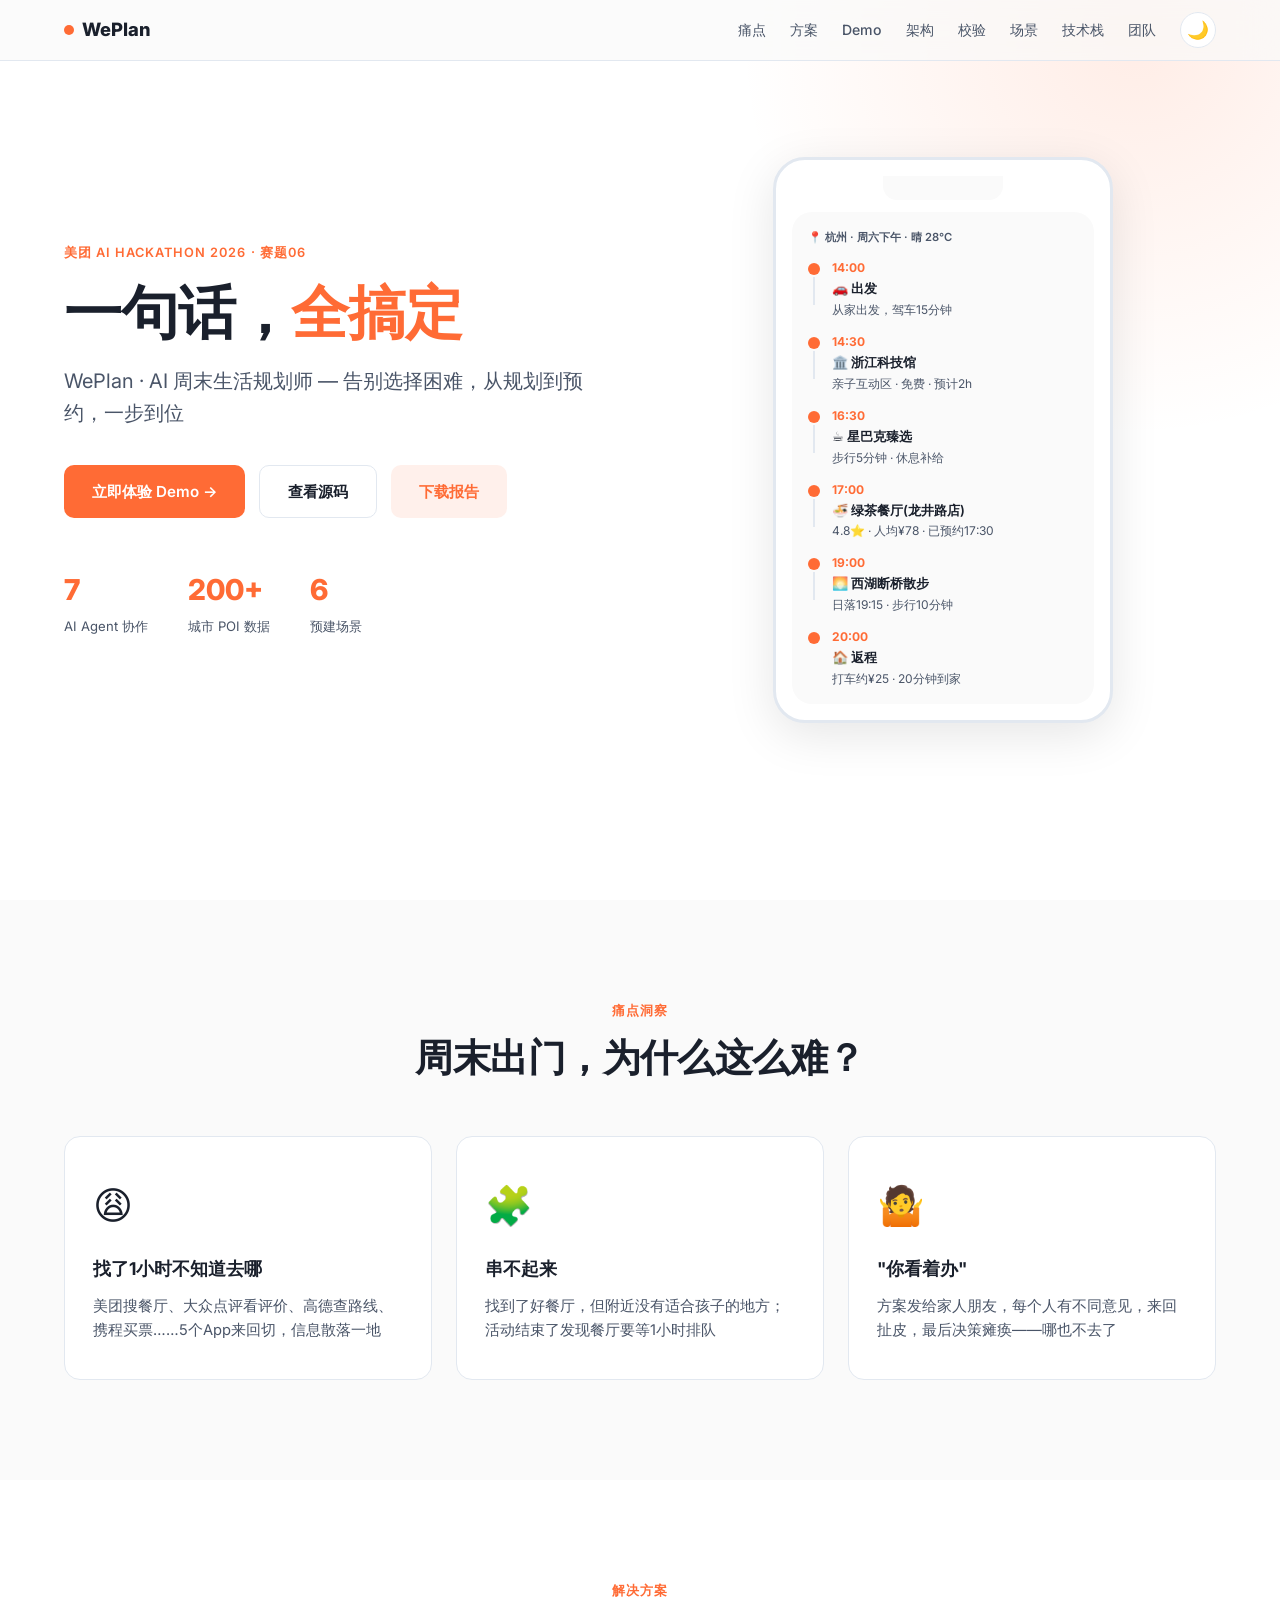
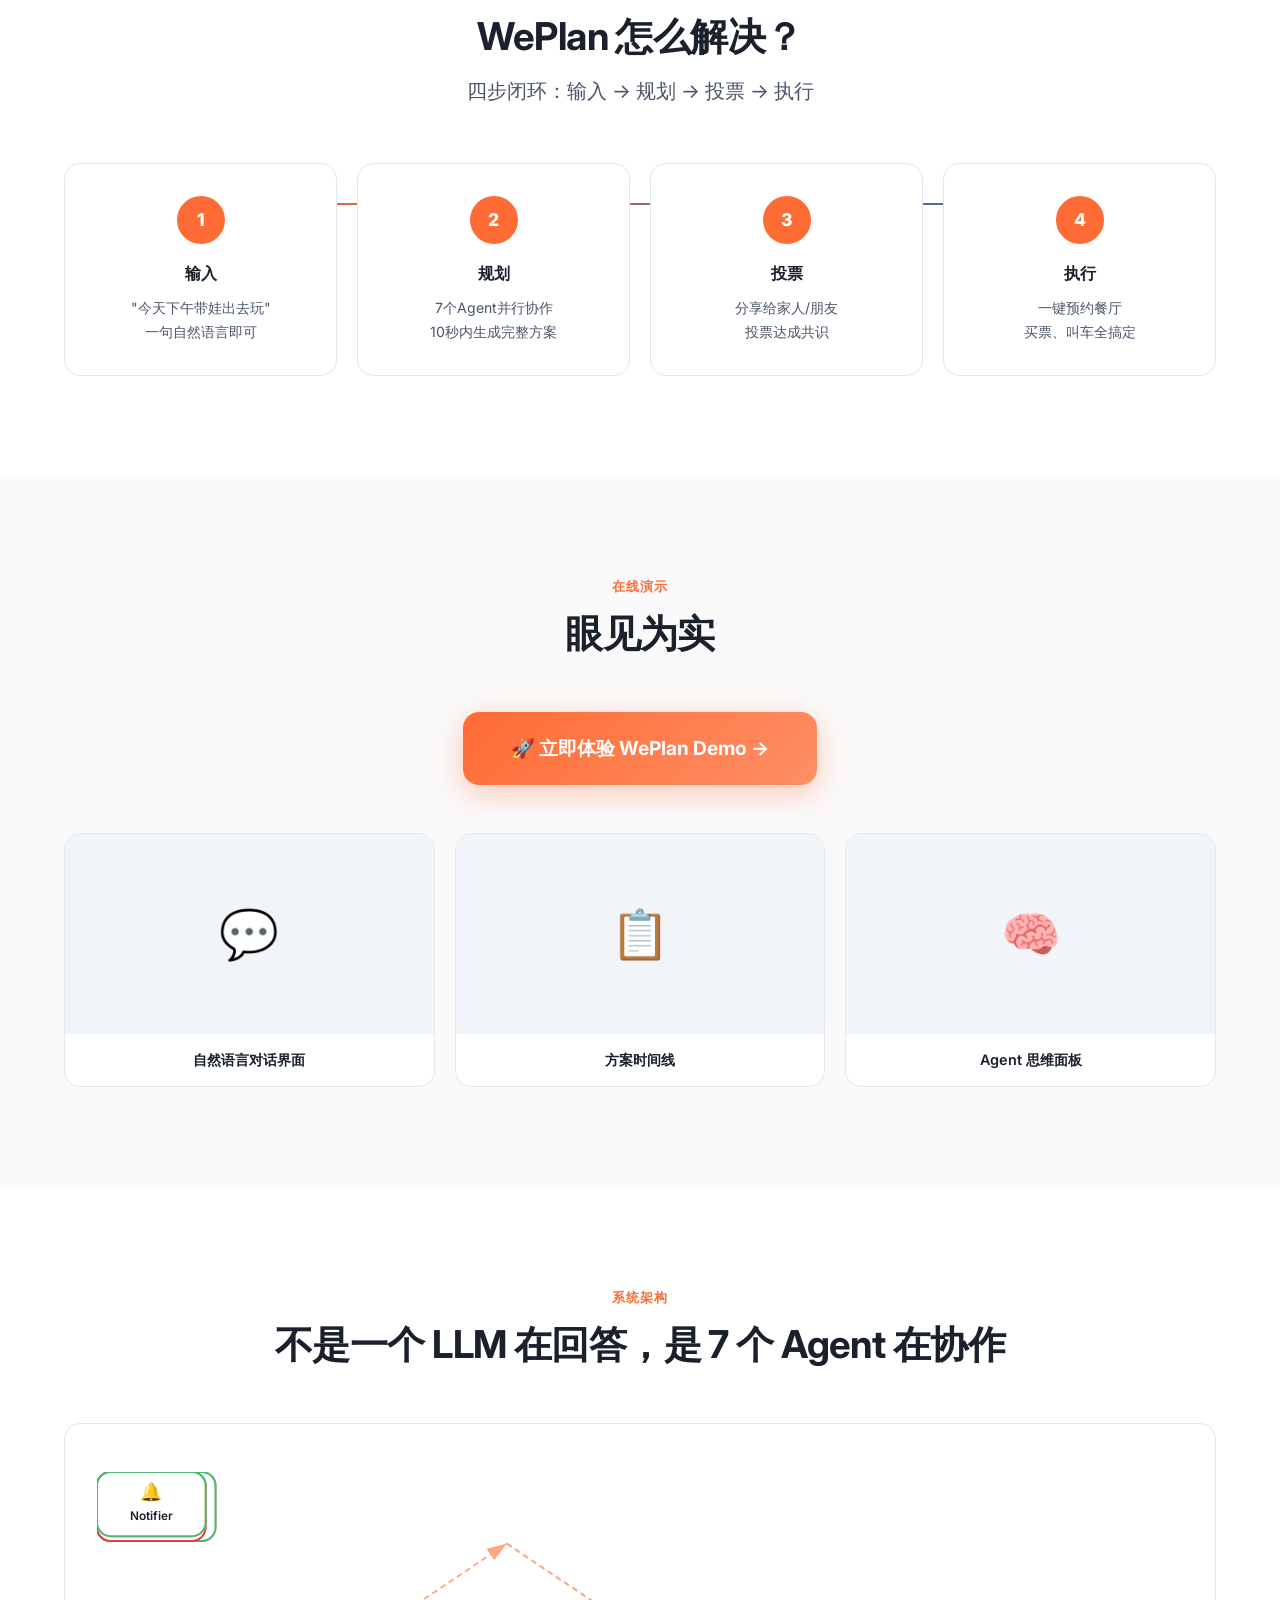
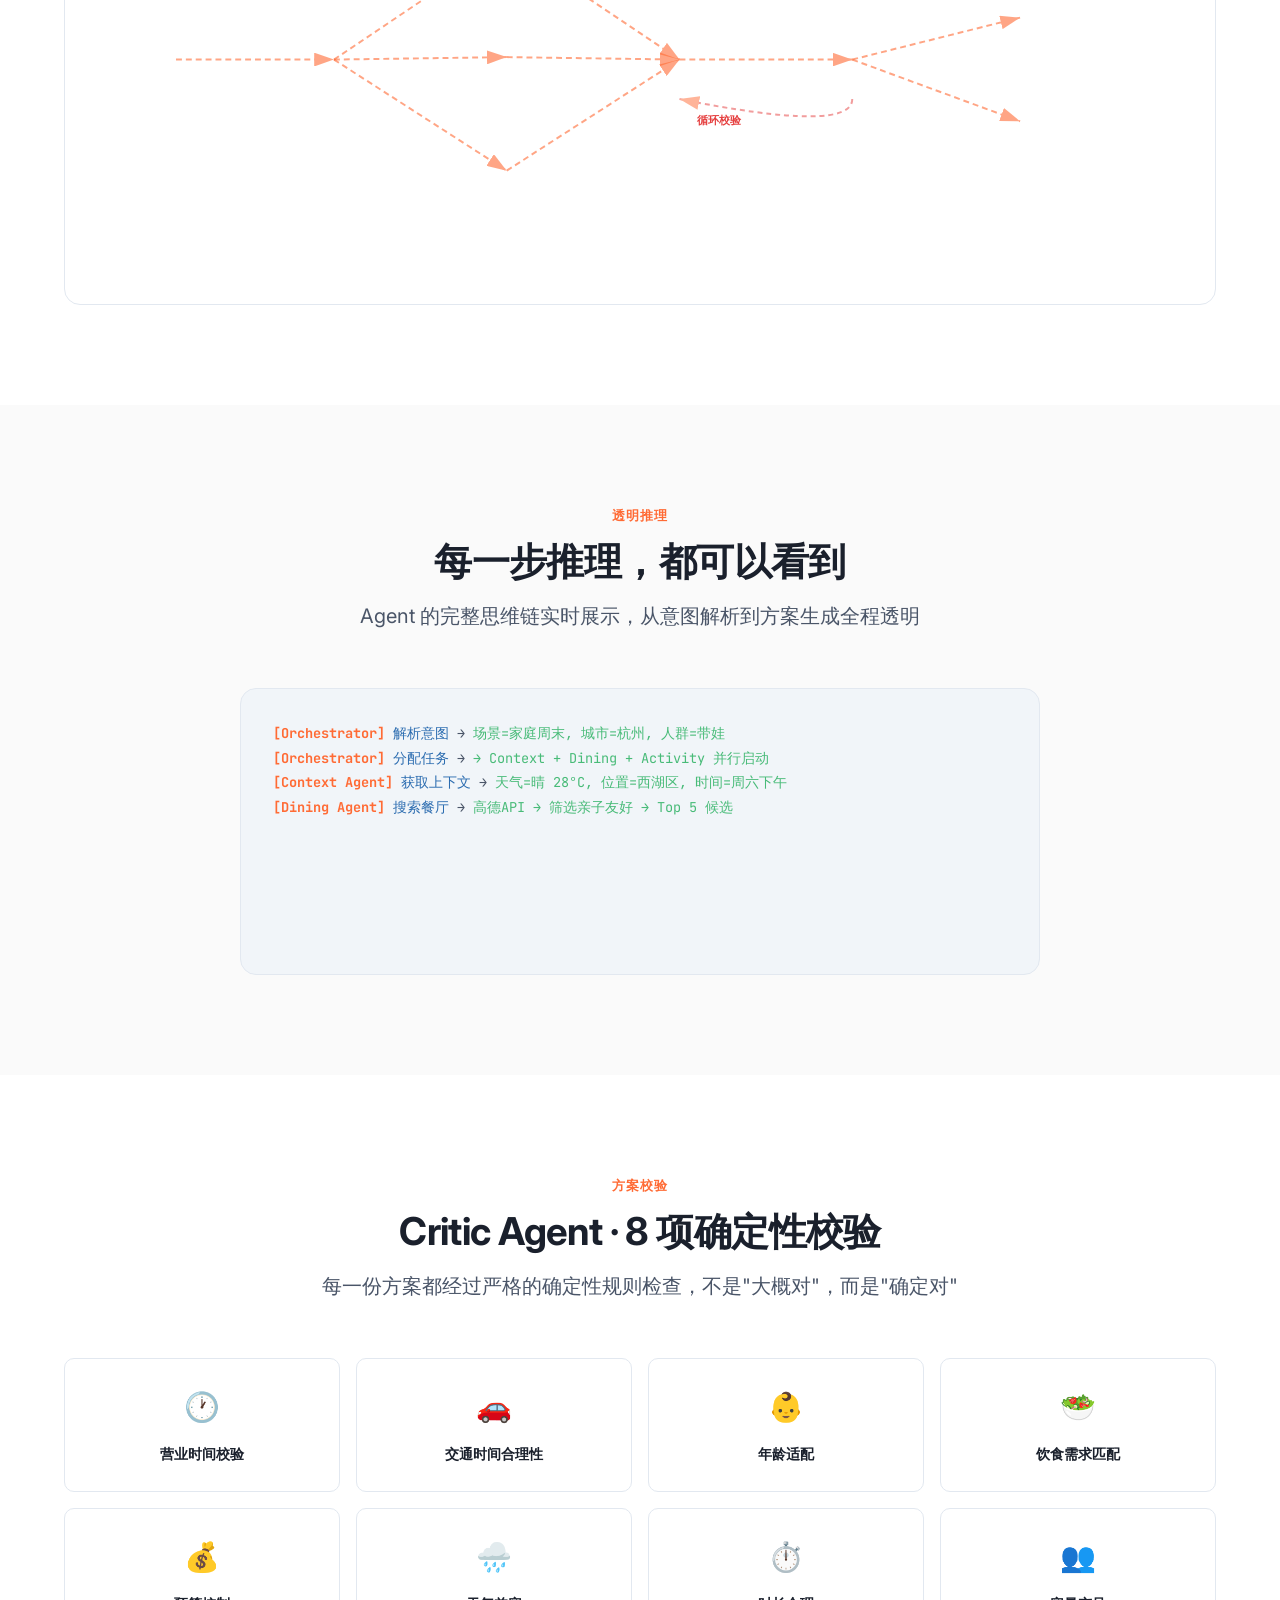
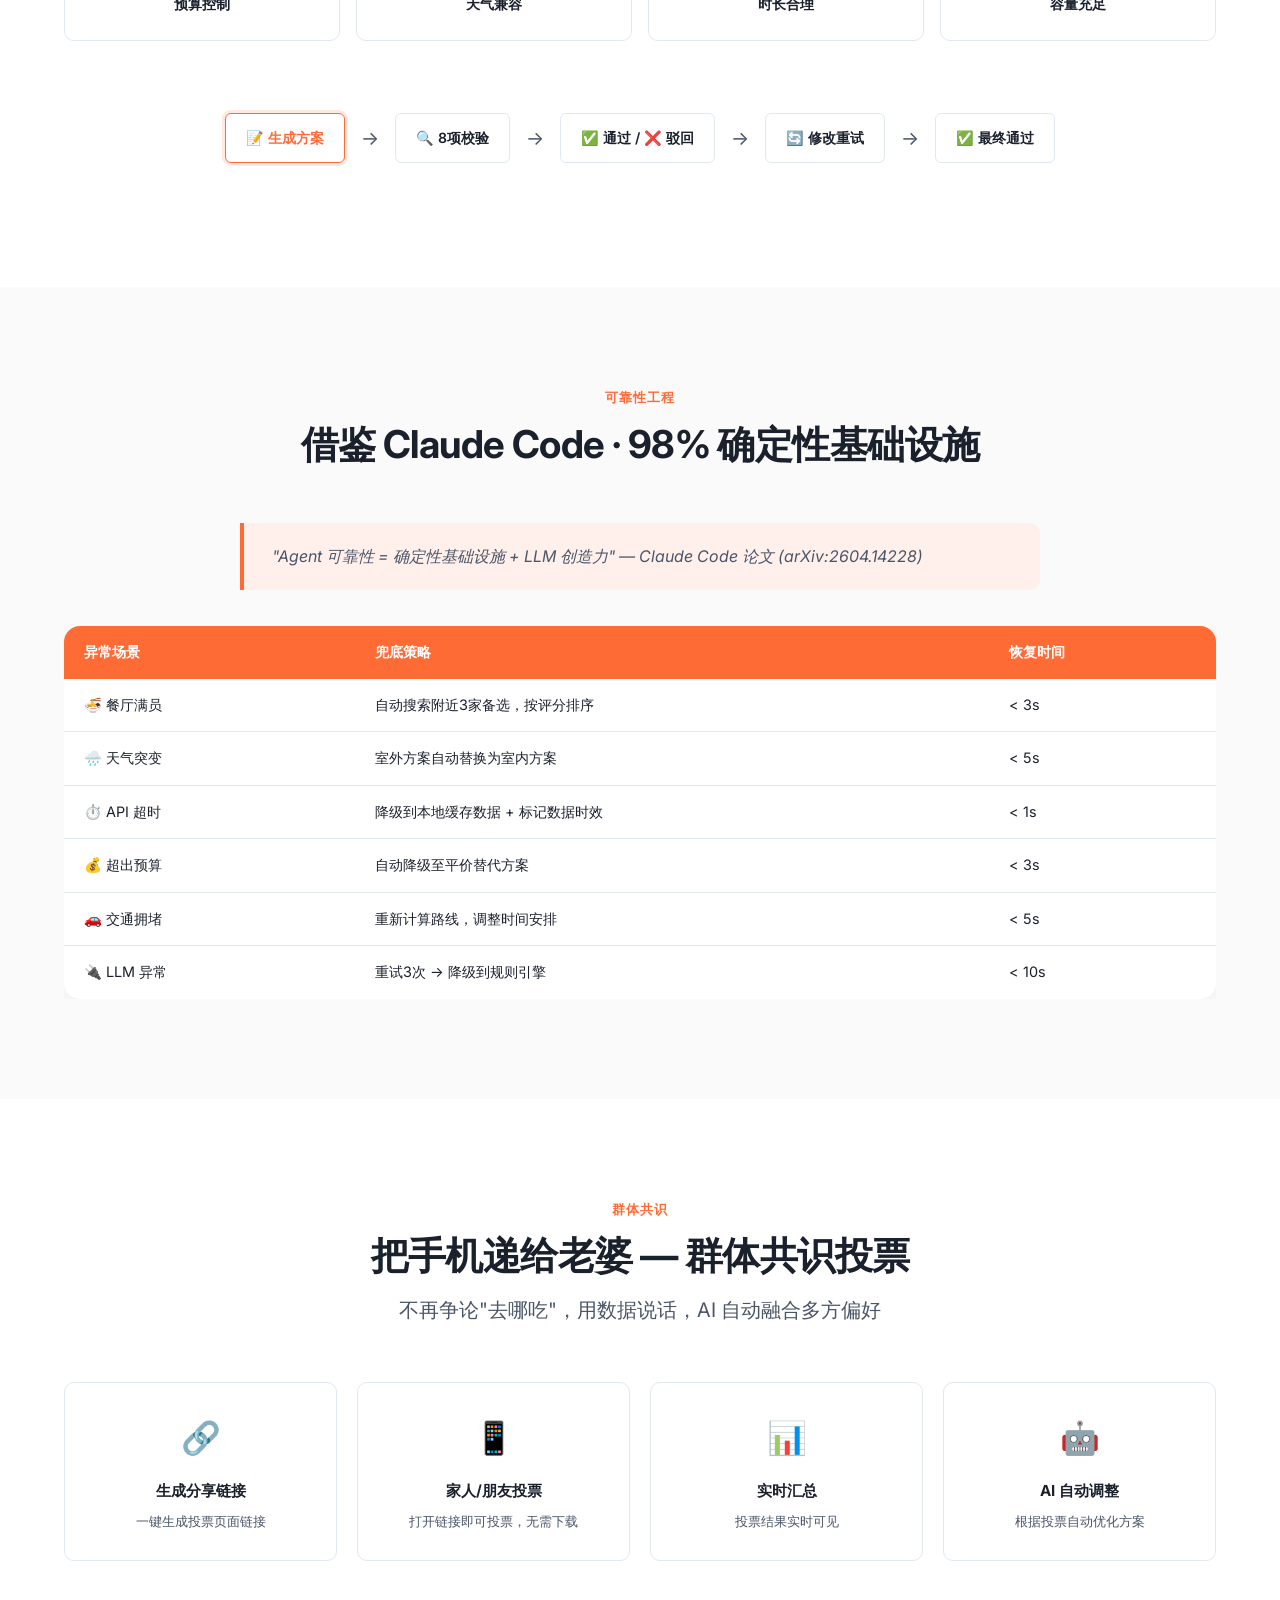
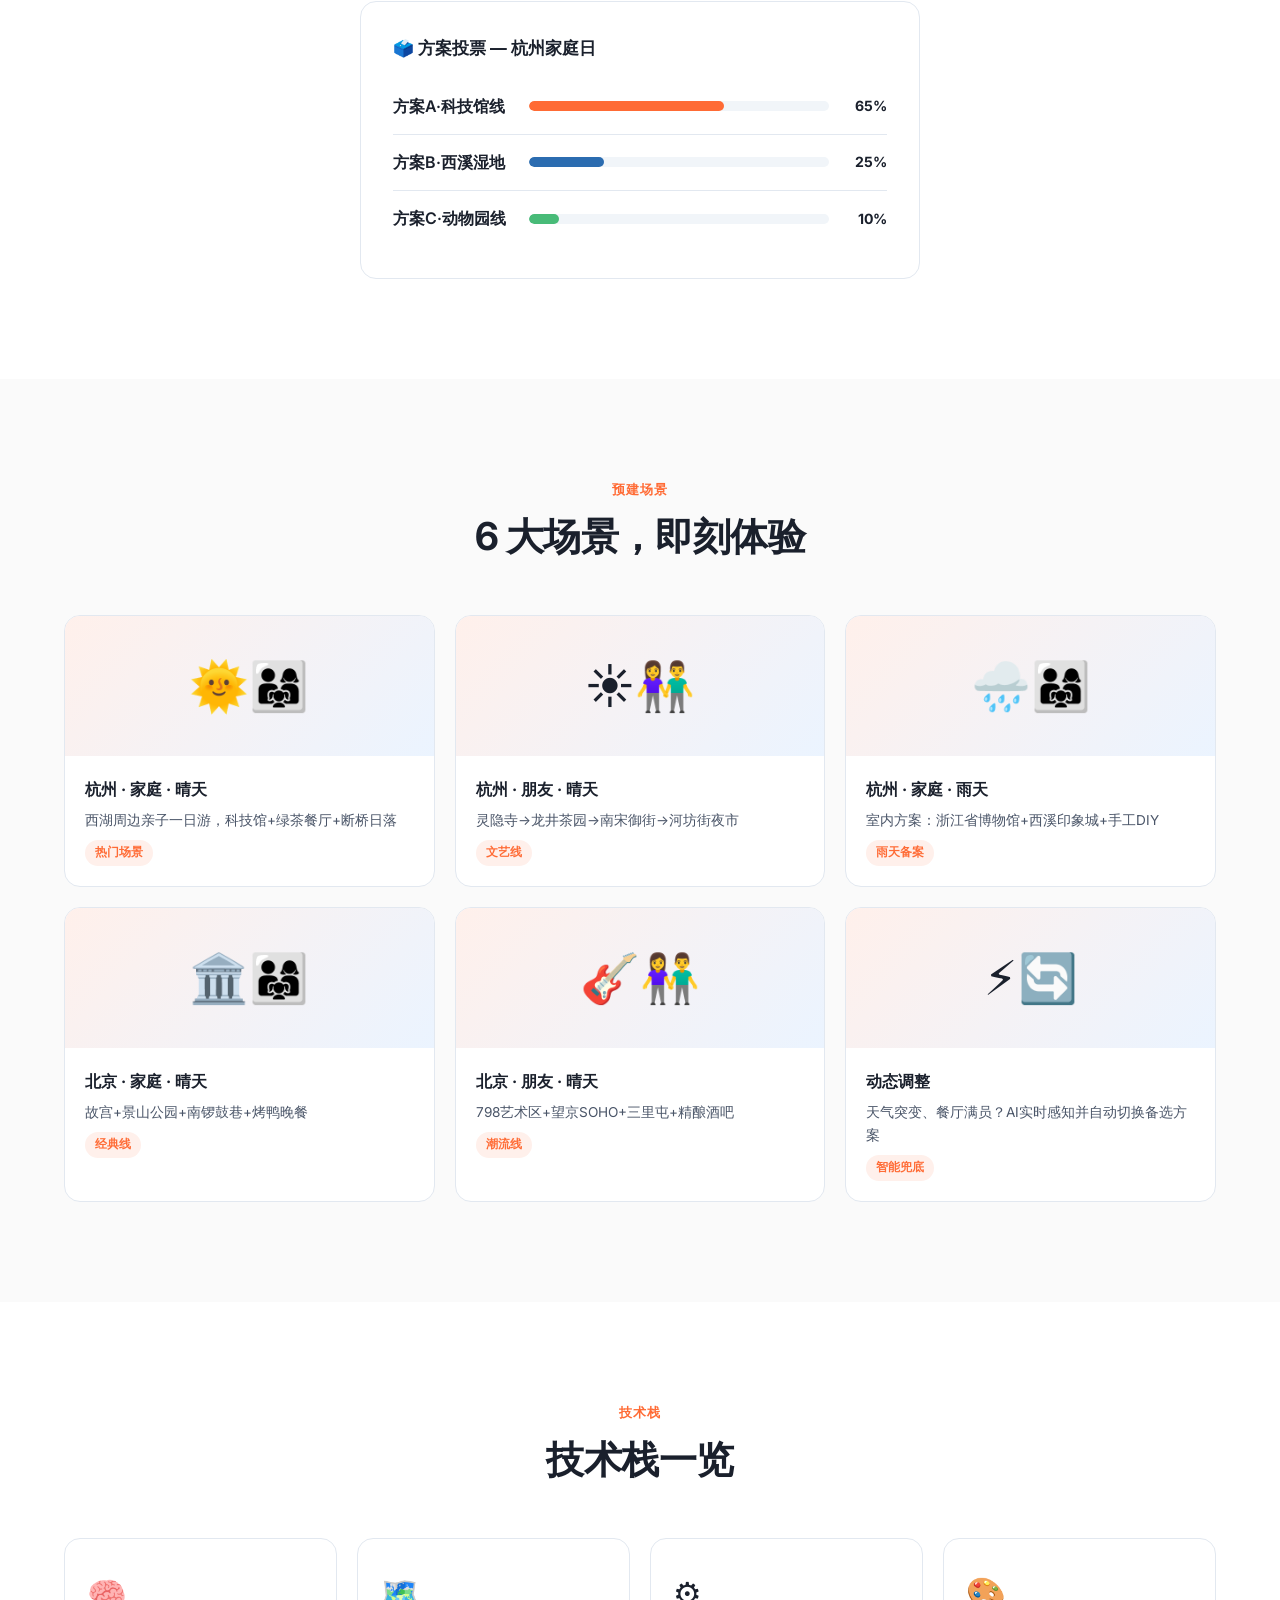
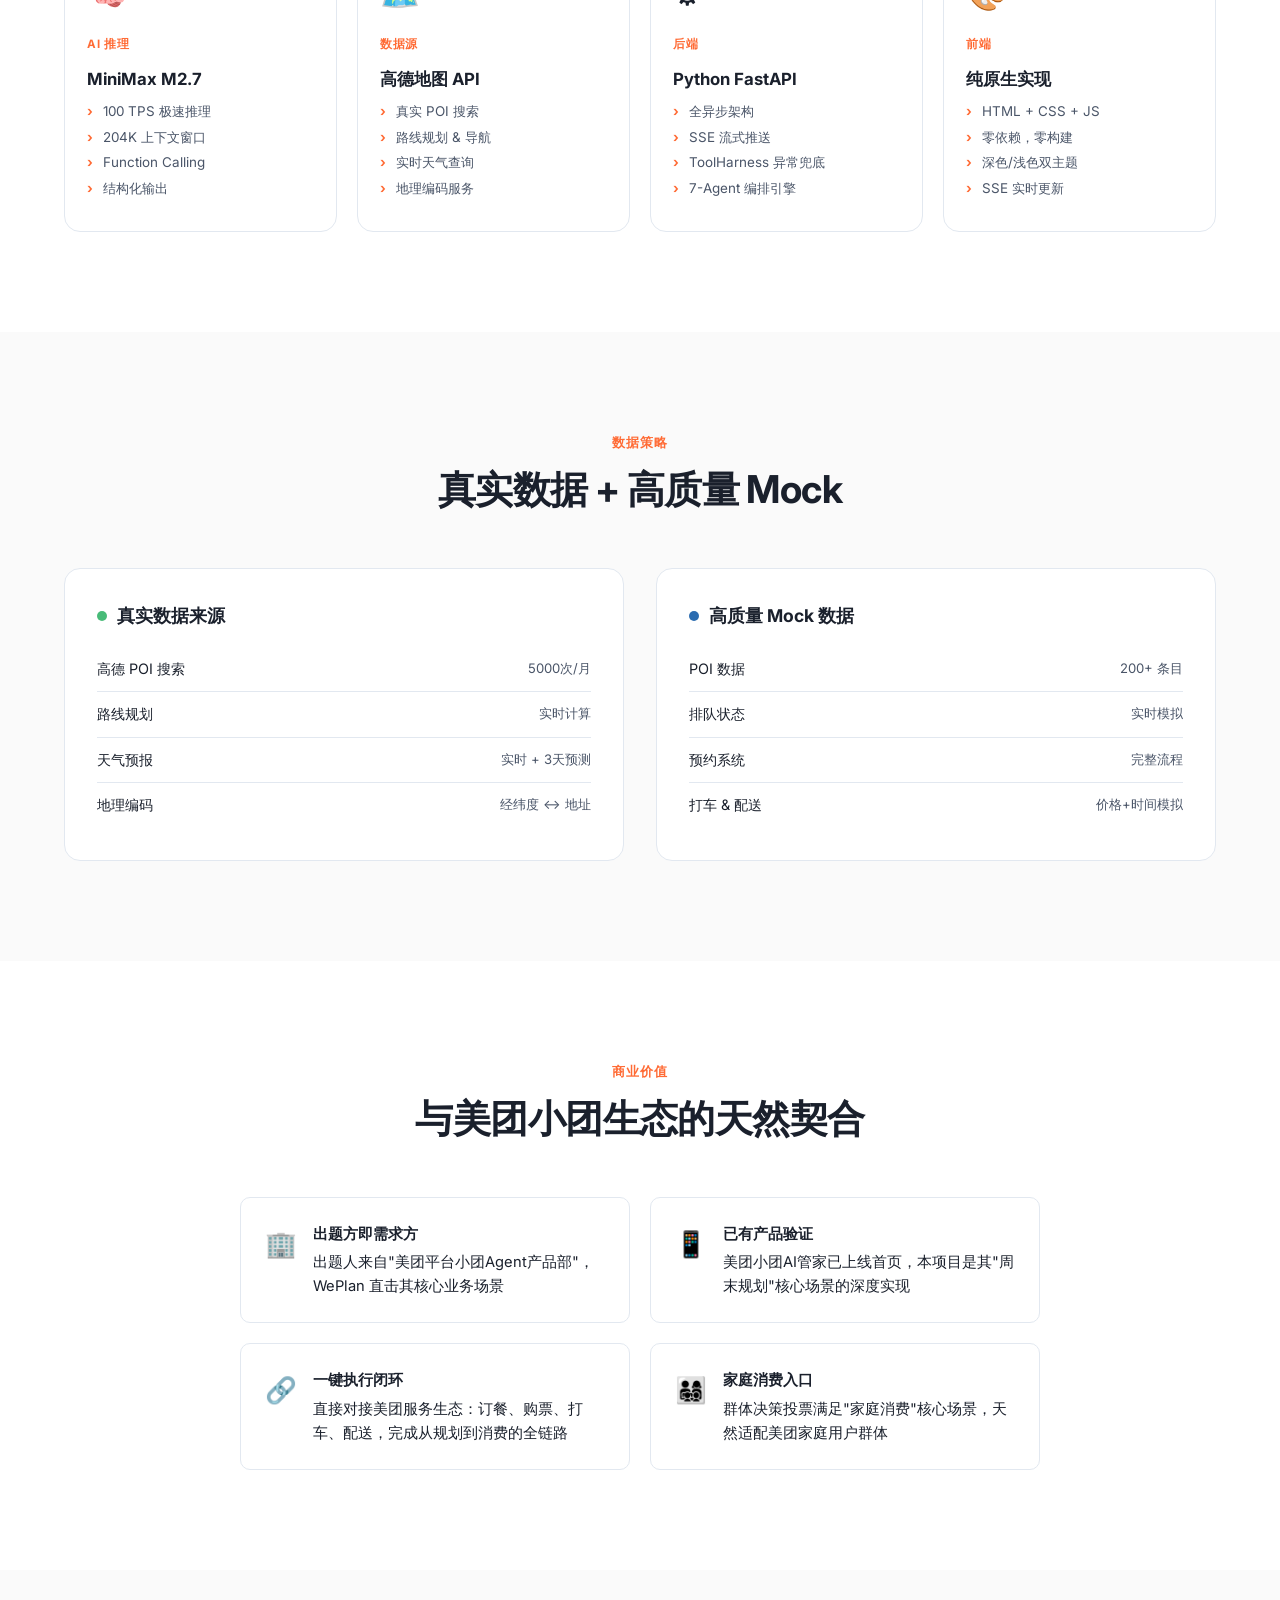
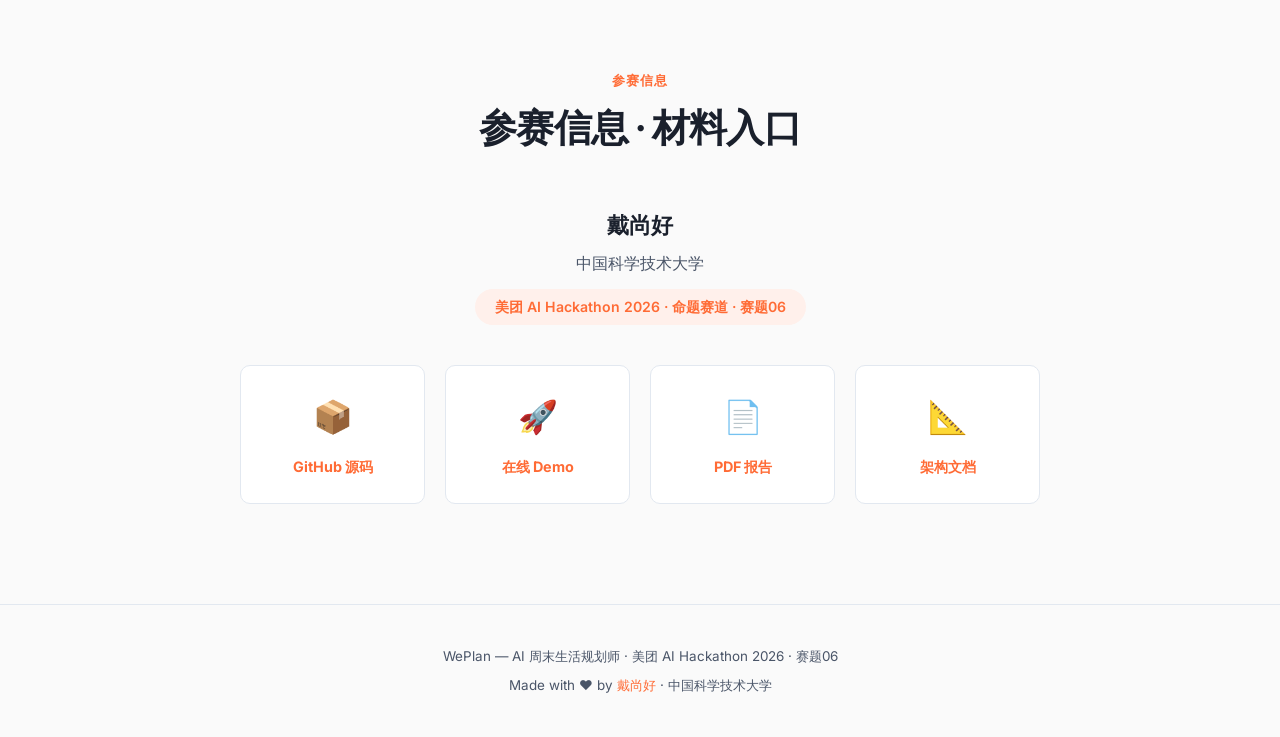
==== frontend/showcase/index.html @ d8382e89 "feat: WePlan v1.0 — AI 周末生活规划师 美团 AI Hackathon 2026 赛题06 完整参赛作品  - 7-Agent 多智能体协作架构 (Orchestrator/Co" ====
<!DOCTYPE html>
<html lang="zh-CN">
<head>
  <meta charset="UTF-8">
  <meta name="viewport" content="width=device-width,initial-scale=1">
  <title>WePlan — AI 周末生活规划师 | 美团 AI Hackathon 2026</title>
  <meta name="description" content="一句话输入，AI 自动规划吃喝玩乐完整方案，群体投票达成共识，一键预约全搞定">
  <link rel="preconnect" href="https://fonts.googleapis.com">
  <link rel="preconnect" href="https://fonts.gstatic.com" crossorigin>
  <link href="https://fonts.googleapis.com/css2?family=Inter:wght@400;500;600;700;800;900&family=JetBrains+Mono:wght@400;500;600;700&display=swap" rel="stylesheet">
  <link rel="stylesheet" href="style.css">
</head>
<body>

<!-- ===== Nav ===== -->
<nav class="nav">
  <div class="nav-inner">
    <a href="#hero" class="nav-logo"><span class="dot"></span>WePlan</a>
    <button class="nav-mobile-toggle" aria-label="菜单">☰</button>
    <ul class="nav-links">
      <li><a href="#problem">痛点</a></li>
      <li><a href="#solution">方案</a></li>
      <li><a href="#demo">Demo</a></li>
      <li><a href="#architecture">架构</a></li>
      <li><a href="#critic">校验</a></li>
      <li><a href="#scenarios">场景</a></li>
      <li><a href="#tech">技术栈</a></li>
      <li><a href="#team">团队</a></li>
      <li><button class="theme-btn" aria-label="切换主题">🌙</button></li>
    </ul>
  </div>
</nav>

<!-- ===== 1. Hero ===== -->
<section class="hero" id="hero">
  <div class="wrap">
    <div class="hero-grid">
      <div class="hero-text">
        <p class="t-label reveal">美团 AI Hackathon 2026 · 赛题06</p>
        <h1 class="t-headline reveal reveal-delay-1">一句话，<span class="highlight">全搞定</span></h1>
        <p class="t-sub reveal reveal-delay-2">WePlan · AI 周末生活规划师 — 告别选择困难，从规划到预约，一步到位</p>
        <div class="hero-ctas reveal reveal-delay-3">
          <a href="http://121.41.74.45/demo" class="btn btn-primary" target="_blank">立即体验 Demo →</a>
          <a href="https://github.com/bcefghj/weplan" class="btn btn-outline" target="_blank">查看源码</a>
          <a href="http://121.41.74.45/weplan_report.pdf" class="btn btn-ghost" target="_blank">下载报告</a>
        </div>
        <div class="hero-stats reveal reveal-delay-4">
          <div class="hero-stat"><div class="num" data-count="7">0</div><div class="label">AI Agent 协作</div></div>
          <div class="hero-stat"><div class="num" data-count="200" data-suffix="+">0</div><div class="label">城市 POI 数据</div></div>
          <div class="hero-stat"><div class="num" data-count="6">0</div><div class="label">预建场景</div></div>
        </div>
      </div>
      <div class="hero-phone reveal reveal-delay-2">
        <div class="phone-frame">
          <div class="phone-notch"></div>
          <div class="phone-screen">
            <div style="font-size:.7rem;color:var(--fg-muted);margin-bottom:12px;font-weight:600">📍 杭州 · 周六下午 · 晴 28°C</div>
            <div class="phone-timeline">
              <div class="phone-tl-item">
                <div class="phone-tl-dot"></div>
                <div class="phone-tl-content">
                  <div class="phone-tl-time">14:00</div>
                  <div class="phone-tl-title">🚗 出发</div>
                  <div class="phone-tl-desc">从家出发，驾车15分钟</div>
                </div>
              </div>
              <div class="phone-tl-item">
                <div class="phone-tl-dot"></div>
                <div class="phone-tl-content">
                  <div class="phone-tl-time">14:30</div>
                  <div class="phone-tl-title">🏛️ 浙江科技馆</div>
                  <div class="phone-tl-desc">亲子互动区 · 免费 · 预计2h</div>
                </div>
              </div>
              <div class="phone-tl-item">
                <div class="phone-tl-dot"></div>
                <div class="phone-tl-content">
                  <div class="phone-tl-time">16:30</div>
                  <div class="phone-tl-title">☕ 星巴克臻选</div>
                  <div class="phone-tl-desc">步行5分钟 · 休息补给</div>
                </div>
              </div>
              <div class="phone-tl-item">
                <div class="phone-tl-dot"></div>
                <div class="phone-tl-content">
                  <div class="phone-tl-time">17:00</div>
                  <div class="phone-tl-title">🍜 绿茶餐厅(龙井路店)</div>
                  <div class="phone-tl-desc">4.8⭐ · 人均¥78 · 已预约17:30</div>
                </div>
              </div>
              <div class="phone-tl-item">
                <div class="phone-tl-dot"></div>
                <div class="phone-tl-content">
                  <div class="phone-tl-time">19:00</div>
                  <div class="phone-tl-title">🌅 西湖断桥散步</div>
                  <div class="phone-tl-desc">日落19:15 · 步行10分钟</div>
                </div>
              </div>
              <div class="phone-tl-item">
                <div class="phone-tl-dot"></div>
                <div class="phone-tl-content">
                  <div class="phone-tl-time">20:00</div>
                  <div class="phone-tl-title">🏠 返程</div>
                  <div class="phone-tl-desc">打车约¥25 · 20分钟到家</div>
                </div>
              </div>
            </div>
          </div>
        </div>
      </div>
    </div>
  </div>
</section>

<!-- ===== 2. Problem ===== -->
<section id="problem">
  <div class="wrap">
    <div class="section-header">
      <p class="t-label reveal">痛点洞察</p>
      <h2 class="t-section reveal">周末出门，为什么这么难？</h2>
    </div>
    <div class="pain-grid">
      <div class="pain-card reveal">
        <div class="pain-icon">😩</div>
        <div class="pain-title">找了1小时不知道去哪</div>
        <div class="pain-desc">美团搜餐厅、大众点评看评价、高德查路线、携程买票……5个App来回切，信息散落一地</div>
      </div>
      <div class="pain-card reveal reveal-delay-1">
        <div class="pain-icon">🧩</div>
        <div class="pain-title">串不起来</div>
        <div class="pain-desc">找到了好餐厅，但附近没有适合孩子的地方；活动结束了发现餐厅要等1小时排队</div>
      </div>
      <div class="pain-card reveal reveal-delay-2">
        <div class="pain-icon">🤷</div>
        <div class="pain-title">"你看着办"</div>
        <div class="pain-desc">方案发给家人朋友，每个人有不同意见，来回扯皮，最后决策瘫痪——哪也不去了</div>
      </div>
    </div>
  </div>
</section>

<!-- ===== 3. Solution ===== -->
<section id="solution">
  <div class="wrap">
    <div class="section-header">
      <p class="t-label reveal">解决方案</p>
      <h2 class="t-section reveal">WePlan 怎么解决？</h2>
      <p class="t-sub reveal">四步闭环：输入 → 规划 → 投票 → 执行</p>
    </div>
    <div class="steps-grid">
      <div class="step-card reveal">
        <div class="step-num">1</div>
        <div class="step-title">输入</div>
        <div class="step-desc">"今天下午带娃出去玩"<br>一句自然语言即可</div>
      </div>
      <div class="step-card reveal reveal-delay-1">
        <div class="step-num">2</div>
        <div class="step-title">规划</div>
        <div class="step-desc">7个Agent并行协作<br>10秒内生成完整方案</div>
      </div>
      <div class="step-card reveal reveal-delay-2">
        <div class="step-num">3</div>
        <div class="step-title">投票</div>
        <div class="step-desc">分享给家人/朋友<br>投票达成共识</div>
      </div>
      <div class="step-card reveal reveal-delay-3">
        <div class="step-num">4</div>
        <div class="step-title">执行</div>
        <div class="step-desc">一键预约餐厅<br>买票、叫车全搞定</div>
      </div>
    </div>
  </div>
</section>

<!-- ===== 4. Demo ===== -->
<section id="demo" class="demo-section">
  <div class="wrap">
    <div class="section-header">
      <p class="t-label reveal">在线演示</p>
      <h2 class="t-section reveal">眼见为实</h2>
    </div>
    <div class="reveal">
      <a href="http://121.41.74.45/demo" class="demo-btn" target="_blank">🚀 立即体验 WePlan Demo →</a>
    </div>
    <div class="demo-previews">
      <div class="demo-preview reveal">
        <div class="demo-preview-img">💬</div>
        <div class="demo-preview-label">自然语言对话界面</div>
      </div>
      <div class="demo-preview reveal reveal-delay-1">
        <div class="demo-preview-img">📋</div>
        <div class="demo-preview-label">方案时间线</div>
      </div>
      <div class="demo-preview reveal reveal-delay-2">
        <div class="demo-preview-img">🧠</div>
        <div class="demo-preview-label">Agent 思维面板</div>
      </div>
    </div>
  </div>
</section>

<!-- ===== 5. Architecture ===== -->
<section id="architecture">
  <div class="wrap">
    <div class="section-header">
      <p class="t-label reveal">系统架构</p>
      <h2 class="t-section reveal">不是一个 LLM 在回答，是 7 个 Agent 在协作</h2>
    </div>
    <div class="arch-container reveal">
      <div id="arch-svg"></div>
    </div>
  </div>
</section>

<!-- ===== 6. Agent Thinking ===== -->
<section id="thinking">
  <div class="wrap">
    <div class="section-header">
      <p class="t-label reveal">透明推理</p>
      <h2 class="t-section reveal">每一步推理，都可以看到</h2>
      <p class="t-sub reveal">Agent 的完整思维链实时展示，从意图解析到方案生成全程透明</p>
    </div>
    <div class="thinking-panel reveal" id="thinking-panel"></div>
  </div>
</section>

<!-- ===== 7. Critic ===== -->
<section id="critic">
  <div class="wrap">
    <div class="section-header">
      <p class="t-label reveal">方案校验</p>
      <h2 class="t-section reveal">Critic Agent · 8 项确定性校验</h2>
      <p class="t-sub reveal">每一份方案都经过严格的确定性规则检查，不是"大概对"，而是"确定对"</p>
    </div>
    <div class="critic-grid">
      <div class="critic-card reveal">
        <div class="critic-icon">🕐</div>
        <div class="critic-name">营业时间校验</div>
      </div>
      <div class="critic-card reveal reveal-delay-1">
        <div class="critic-icon">🚗</div>
        <div class="critic-name">交通时间合理性</div>
      </div>
      <div class="critic-card reveal reveal-delay-1">
        <div class="critic-icon">👶</div>
        <div class="critic-name">年龄适配</div>
      </div>
      <div class="critic-card reveal reveal-delay-2">
        <div class="critic-icon">🥗</div>
        <div class="critic-name">饮食需求匹配</div>
      </div>
      <div class="critic-card reveal reveal-delay-2">
        <div class="critic-icon">💰</div>
        <div class="critic-name">预算控制</div>
      </div>
      <div class="critic-card reveal reveal-delay-3">
        <div class="critic-icon">🌧️</div>
        <div class="critic-name">天气兼容</div>
      </div>
      <div class="critic-card reveal reveal-delay-3">
        <div class="critic-icon">⏱️</div>
        <div class="critic-name">时长合理</div>
      </div>
      <div class="critic-card reveal reveal-delay-4">
        <div class="critic-icon">👥</div>
        <div class="critic-name">容量充足</div>
      </div>
    </div>
    <div class="critic-loop reveal">
      <div class="critic-loop-step active">📝 生成方案</div>
      <div class="critic-loop-arrow">→</div>
      <div class="critic-loop-step">🔍 8项校验</div>
      <div class="critic-loop-arrow">→</div>
      <div class="critic-loop-step">✅ 通过 / ❌ 驳回</div>
      <div class="critic-loop-arrow">→</div>
      <div class="critic-loop-step">🔄 修改重试</div>
      <div class="critic-loop-arrow">→</div>
      <div class="critic-loop-step">✅ 最终通过</div>
    </div>
  </div>
</section>

<!-- ===== 8. Harness ===== -->
<section id="harness">
  <div class="wrap">
    <div class="section-header">
      <p class="t-label reveal">可靠性工程</p>
      <h2 class="t-section reveal">借鉴 Claude Code · 98% 确定性基础设施</h2>
    </div>
    <div class="harness-quote reveal">
      "Agent 可靠性 = 确定性基础设施 + LLM 创造力" — Claude Code 论文 (arXiv:2604.14228)
    </div>
    <div class="reveal" style="overflow-x:auto">
      <table class="harness-table">
        <thead>
          <tr><th>异常场景</th><th>兜底策略</th><th>恢复时间</th></tr>
        </thead>
        <tbody>
          <tr><td>🍜 餐厅满员</td><td>自动搜索附近3家备选，按评分排序</td><td>&lt; 3s</td></tr>
          <tr><td>🌧️ 天气突变</td><td>室外方案自动替换为室内方案</td><td>&lt; 5s</td></tr>
          <tr><td>⏱️ API 超时</td><td>降级到本地缓存数据 + 标记数据时效</td><td>&lt; 1s</td></tr>
          <tr><td>💰 超出预算</td><td>自动降级至平价替代方案</td><td>&lt; 3s</td></tr>
          <tr><td>🚗 交通拥堵</td><td>重新计算路线，调整时间安排</td><td>&lt; 5s</td></tr>
          <tr><td>🔌 LLM 异常</td><td>重试3次 → 降级到规则引擎</td><td>&lt; 10s</td></tr>
        </tbody>
      </table>
    </div>
  </div>
</section>

<!-- ===== 9. Group Consensus ===== -->
<section id="consensus">
  <div class="wrap">
    <div class="section-header">
      <p class="t-label reveal">群体共识</p>
      <h2 class="t-section reveal">把手机递给老婆 — 群体共识投票</h2>
      <p class="t-sub reveal">不再争论"去哪吃"，用数据说话，AI 自动融合多方偏好</p>
    </div>
    <div class="vote-flow">
      <div class="vote-step reveal">
        <div class="vote-step-icon">🔗</div>
        <div class="vote-step-title">生成分享链接</div>
        <div class="vote-step-desc">一键生成投票页面链接</div>
      </div>
      <div class="vote-step reveal reveal-delay-1">
        <div class="vote-step-icon">📱</div>
        <div class="vote-step-title">家人/朋友投票</div>
        <div class="vote-step-desc">打开链接即可投票，无需下载</div>
      </div>
      <div class="vote-step reveal reveal-delay-2">
        <div class="vote-step-icon">📊</div>
        <div class="vote-step-title">实时汇总</div>
        <div class="vote-step-desc">投票结果实时可见</div>
      </div>
      <div class="vote-step reveal reveal-delay-3">
        <div class="vote-step-icon">🤖</div>
        <div class="vote-step-title">AI 自动调整</div>
        <div class="vote-step-desc">根据投票自动优化方案</div>
      </div>
    </div>
    <div class="vote-mock reveal">
      <div style="font-weight:700;margin-bottom:16px;font-size:1.05rem">🗳️ 方案投票 — 杭州家庭日</div>
      <div class="vote-option">
        <span style="font-weight:600;min-width:120px">方案A·科技馆线</span>
        <div class="vote-bar-wrap"><div class="vote-bar a"></div></div>
        <span class="vote-pct">65%</span>
      </div>
      <div class="vote-option">
        <span style="font-weight:600;min-width:120px">方案B·西溪湿地</span>
        <div class="vote-bar-wrap"><div class="vote-bar b"></div></div>
        <span class="vote-pct">25%</span>
      </div>
      <div class="vote-option">
        <span style="font-weight:600;min-width:120px">方案C·动物园线</span>
        <div class="vote-bar-wrap"><div class="vote-bar c"></div></div>
        <span class="vote-pct">10%</span>
      </div>
    </div>
  </div>
</section>

<!-- ===== 10. Scenario Gallery ===== -->
<section id="scenarios">
  <div class="wrap">
    <div class="section-header">
      <p class="t-label reveal">预建场景</p>
      <h2 class="t-section reveal">6 大场景，即刻体验</h2>
    </div>
    <div class="scenario-grid">
      <div class="scenario-card reveal">
        <div class="scenario-cover">🌞👨‍👩‍👧</div>
        <div class="scenario-body">
          <div class="scenario-title">杭州 · 家庭 · 晴天</div>
          <div class="scenario-desc">西湖周边亲子一日游，科技馆+绿茶餐厅+断桥日落</div>
          <span class="scenario-tag">热门场景</span>
        </div>
      </div>
      <div class="scenario-card reveal reveal-delay-1">
        <div class="scenario-cover">☀️👫</div>
        <div class="scenario-body">
          <div class="scenario-title">杭州 · 朋友 · 晴天</div>
          <div class="scenario-desc">灵隐寺→龙井茶园→南宋御街→河坊街夜市</div>
          <span class="scenario-tag">文艺线</span>
        </div>
      </div>
      <div class="scenario-card reveal reveal-delay-2">
        <div class="scenario-cover">🌧️👨‍👩‍👧</div>
        <div class="scenario-body">
          <div class="scenario-title">杭州 · 家庭 · 雨天</div>
          <div class="scenario-desc">室内方案：浙江省博物馆+西溪印象城+手工DIY</div>
          <span class="scenario-tag">雨天备案</span>
        </div>
      </div>
      <div class="scenario-card reveal">
        <div class="scenario-cover">🏛️👨‍👩‍👧</div>
        <div class="scenario-body">
          <div class="scenario-title">北京 · 家庭 · 晴天</div>
          <div class="scenario-desc">故宫+景山公园+南锣鼓巷+烤鸭晚餐</div>
          <span class="scenario-tag">经典线</span>
        </div>
      </div>
      <div class="scenario-card reveal reveal-delay-1">
        <div class="scenario-cover">🎸👫</div>
        <div class="scenario-body">
          <div class="scenario-title">北京 · 朋友 · 晴天</div>
          <div class="scenario-desc">798艺术区+望京SOHO+三里屯+精酿酒吧</div>
          <span class="scenario-tag">潮流线</span>
        </div>
      </div>
      <div class="scenario-card reveal reveal-delay-2">
        <div class="scenario-cover">⚡🔄</div>
        <div class="scenario-body">
          <div class="scenario-title">动态调整</div>
          <div class="scenario-desc">天气突变、餐厅满员？AI实时感知并自动切换备选方案</div>
          <span class="scenario-tag">智能兜底</span>
        </div>
      </div>
    </div>
  </div>
</section>

<!-- ===== 11. Tech Stack ===== -->
<section id="tech">
  <div class="wrap">
    <div class="section-header">
      <p class="t-label reveal">技术栈</p>
      <h2 class="t-section reveal">技术栈一览</h2>
    </div>
    <div class="tech-grid">
      <div class="tech-card reveal">
        <div class="tech-card-icon">🧠</div>
        <div class="tech-card-category">AI 推理</div>
        <div class="tech-card-name">MiniMax M2.7</div>
        <ul class="tech-card-details">
          <li>100 TPS 极速推理</li>
          <li>204K 上下文窗口</li>
          <li>Function Calling</li>
          <li>结构化输出</li>
        </ul>
      </div>
      <div class="tech-card reveal reveal-delay-1">
        <div class="tech-card-icon">🗺️</div>
        <div class="tech-card-category">数据源</div>
        <div class="tech-card-name">高德地图 API</div>
        <ul class="tech-card-details">
          <li>真实 POI 搜索</li>
          <li>路线规划 & 导航</li>
          <li>实时天气查询</li>
          <li>地理编码服务</li>
        </ul>
      </div>
      <div class="tech-card reveal reveal-delay-2">
        <div class="tech-card-icon">⚙️</div>
        <div class="tech-card-category">后端</div>
        <div class="tech-card-name">Python FastAPI</div>
        <ul class="tech-card-details">
          <li>全异步架构</li>
          <li>SSE 流式推送</li>
          <li>ToolHarness 异常兜底</li>
          <li>7-Agent 编排引擎</li>
        </ul>
      </div>
      <div class="tech-card reveal reveal-delay-3">
        <div class="tech-card-icon">🎨</div>
        <div class="tech-card-category">前端</div>
        <div class="tech-card-name">纯原生实现</div>
        <ul class="tech-card-details">
          <li>HTML + CSS + JS</li>
          <li>零依赖，零构建</li>
          <li>深色/浅色双主题</li>
          <li>SSE 实时更新</li>
        </ul>
      </div>
    </div>
  </div>
</section>

<!-- ===== 12. Data Strategy ===== -->
<section id="data">
  <div class="wrap">
    <div class="section-header">
      <p class="t-label reveal">数据策略</p>
      <h2 class="t-section reveal">真实数据 + 高质量 Mock</h2>
    </div>
    <div class="data-cols">
      <div class="data-col reveal">
        <div class="data-col-title"><span class="dot real"></span>真实数据来源</div>
        <div class="data-item"><span>高德 POI 搜索</span><span>5000次/月</span></div>
        <div class="data-item"><span>路线规划</span><span>实时计算</span></div>
        <div class="data-item"><span>天气预报</span><span>实时 + 3天预测</span></div>
        <div class="data-item"><span>地理编码</span><span>经纬度 ↔ 地址</span></div>
      </div>
      <div class="data-col reveal reveal-delay-1">
        <div class="data-col-title"><span class="dot mock"></span>高质量 Mock 数据</div>
        <div class="data-item"><span>POI 数据</span><span>200+ 条目</span></div>
        <div class="data-item"><span>排队状态</span><span>实时模拟</span></div>
        <div class="data-item"><span>预约系统</span><span>完整流程</span></div>
        <div class="data-item"><span>打车 & 配送</span><span>价格+时间模拟</span></div>
      </div>
    </div>
  </div>
</section>

<!-- ===== 13. Commercial Value ===== -->
<section id="commercial">
  <div class="wrap">
    <div class="section-header">
      <p class="t-label reveal">商业价值</p>
      <h2 class="t-section reveal">与美团小团生态的天然契合</h2>
    </div>
    <div class="commercial-points">
      <div class="commercial-card reveal">
        <div class="commercial-icon">🏢</div>
        <div class="commercial-text"><strong>出题方即需求方</strong>出题人来自"美团平台小团Agent产品部"，WePlan 直击其核心业务场景</div>
      </div>
      <div class="commercial-card reveal reveal-delay-1">
        <div class="commercial-icon">📱</div>
        <div class="commercial-text"><strong>已有产品验证</strong>美团小团AI管家已上线首页，本项目是其"周末规划"核心场景的深度实现</div>
      </div>
      <div class="commercial-card reveal reveal-delay-2">
        <div class="commercial-icon">🔗</div>
        <div class="commercial-text"><strong>一键执行闭环</strong>直接对接美团服务生态：订餐、购票、打车、配送，完成从规划到消费的全链路</div>
      </div>
      <div class="commercial-card reveal reveal-delay-3">
        <div class="commercial-icon">👨‍👩‍👧‍👦</div>
        <div class="commercial-text"><strong>家庭消费入口</strong>群体决策投票满足"家庭消费"核心场景，天然适配美团家庭用户群体</div>
      </div>
    </div>
  </div>
</section>

<!-- ===== 14. Team & Resources ===== -->
<section id="team">
  <div class="wrap">
    <div class="section-header">
      <p class="t-label reveal">参赛信息</p>
      <h2 class="t-section reveal">参赛信息 · 材料入口</h2>
    </div>
    <div class="team-info reveal">
      <div class="team-name">戴尚好</div>
      <div class="team-school">中国科学技术大学</div>
      <div class="team-event">美团 AI Hackathon 2026 · 命题赛道 · 赛题06</div>
    </div>
    <div class="resource-grid">
      <a href="https://github.com/bcefghj/weplan" class="resource-card reveal" target="_blank">
        <div class="resource-icon">📦</div>
        <div class="resource-label">GitHub 源码</div>
      </a>
      <a href="http://121.41.74.45/demo" class="resource-card reveal reveal-delay-1" target="_blank">
        <div class="resource-icon">🚀</div>
        <div class="resource-label">在线 Demo</div>
      </a>
      <a href="http://121.41.74.45/weplan_report.pdf" class="resource-card reveal reveal-delay-2" target="_blank">
        <div class="resource-icon">📄</div>
        <div class="resource-label">PDF 报告</div>
      </a>
      <a href="#architecture" class="resource-card reveal reveal-delay-3">
        <div class="resource-icon">📐</div>
        <div class="resource-label">架构文档</div>
      </a>
    </div>
  </div>
</section>

<!-- ===== Footer ===== -->
<footer class="footer">
  <div class="wrap">
    <p>WePlan — AI 周末生活规划师 · 美团 AI Hackathon 2026 · 赛题06</p>
    <p style="margin-top:6px">Made with ❤️ by <a href="https://github.com/bcefghj" target="_blank">戴尚好</a> · 中国科学技术大学</p>
  </div>
</footer>

<script src="app.js"></script>
</body>
</html>
---- frontend/showcase/style.css ----
/* ========== WePlan Showcase — style.css ========== */

/* ---------- Reset & Custom Properties ---------- */
*,*::before,*::after{box-sizing:border-box;margin:0;padding:0}

:root{
  --primary:#FF6B35;
  --primary-light:#FFF0EB;
  --primary-dark:#E55A2B;
  --accent:#2B6CB0;
  --accent-light:#EBF4FF;
  --bg:#FAFAFA;
  --fg:#1A202C;
  --fg-muted:#4A5568;
  --card:#FFFFFF;
  --card-hover:#F7FAFC;
  --line:#E2E8F0;
  --code-bg:#F1F5F9;
  --nav-bg:rgba(250,250,250,.72);
  --shadow:0 4px 24px rgba(0,0,0,.06);
  --shadow-lg:0 12px 48px rgba(0,0,0,.10);
  --radius:16px;
  --radius-sm:10px;
  --radius-xs:6px;
  --transition:.35s cubic-bezier(.4,0,.2,1);
  --font-sans:'Inter',system-ui,-apple-system,sans-serif;
  --font-mono:'JetBrains Mono',ui-monospace,monospace;
}

[data-theme="dark"]{
  --bg:#0A0A0A;
  --fg:#E2E8F0;
  --fg-muted:#A0AEC0;
  --card:#1A1A1A;
  --card-hover:#222;
  --line:#2D3748;
  --code-bg:#1E293B;
  --nav-bg:rgba(10,10,10,.72);
  --primary-light:#2D1A11;
  --accent-light:#1A2A3A;
  --shadow:0 4px 24px rgba(0,0,0,.3);
  --shadow-lg:0 12px 48px rgba(0,0,0,.5);
}

html{scroll-behavior:smooth;font-size:16px}
body{
  font-family:var(--font-sans);
  background:var(--bg);
  color:var(--fg);
  line-height:1.7;
  -webkit-font-smoothing:antialiased;
  overflow-x:hidden;
  transition:background var(--transition),color var(--transition);
}

a{color:var(--primary);text-decoration:none;transition:color var(--transition)}
a:hover{color:var(--primary-dark)}
img{max-width:100%;display:block}

/* ---------- Typography ---------- */
.t-headline{font-size:clamp(2.2rem,5vw,3.6rem);font-weight:800;line-height:1.12;letter-spacing:-.02em}
.t-sub{font-size:clamp(1rem,2vw,1.25rem);color:var(--fg-muted);line-height:1.6;max-width:640px}
.t-section{font-size:clamp(1.6rem,3.5vw,2.4rem);font-weight:700;line-height:1.2;letter-spacing:-.015em}
.t-label{font-size:.8rem;font-weight:600;letter-spacing:.08em;text-transform:uppercase;color:var(--primary)}
.t-mono{font-family:var(--font-mono);font-size:.9em}

/* ---------- Layout ---------- */
.wrap{width:100%;max-width:1200px;margin:0 auto;padding:0 24px}
section{padding:100px 0}
section:nth-child(even){background:var(--card)}

.section-header{text-align:center;margin-bottom:56px}
.section-header .t-label{margin-bottom:12px}
.section-header .t-section{margin-bottom:16px}
.section-header .t-sub{margin:0 auto}

/* ---------- Navigation ---------- */
.nav{
  position:fixed;top:0;left:0;right:0;z-index:999;
  background:var(--nav-bg);
  backdrop-filter:blur(18px) saturate(1.6);
  -webkit-backdrop-filter:blur(18px) saturate(1.6);
  border-bottom:1px solid var(--line);
  transition:background var(--transition),border var(--transition);
}
.nav-inner{
  display:flex;align-items:center;justify-content:space-between;
  height:60px;max-width:1200px;margin:0 auto;padding:0 24px;
}
.nav-logo{font-weight:800;font-size:1.15rem;display:flex;align-items:center;gap:8px;color:var(--fg)}
.nav-logo .dot{width:10px;height:10px;border-radius:50%;background:var(--primary);display:inline-block}
.nav-links{display:flex;gap:24px;align-items:center;list-style:none}
.nav-links a{font-size:.88rem;font-weight:500;color:var(--fg-muted);transition:color var(--transition)}
.nav-links a:hover{color:var(--primary)}

.theme-btn{
  width:36px;height:36px;border-radius:50%;border:1px solid var(--line);
  background:var(--card);cursor:pointer;display:grid;place-items:center;
  font-size:1.1rem;transition:all var(--transition);
}
.theme-btn:hover{border-color:var(--primary);background:var(--primary-light)}

.nav-mobile-toggle{display:none;background:none;border:none;font-size:1.4rem;color:var(--fg);cursor:pointer}

/* ---------- Hero ---------- */
.hero{
  min-height:100vh;display:flex;align-items:center;
  padding-top:80px;position:relative;overflow:hidden;
}
.hero::before{
  content:'';position:absolute;top:-40%;right:-20%;width:800px;height:800px;
  background:radial-gradient(circle,rgba(255,107,53,.12) 0%,transparent 70%);
  pointer-events:none;
}
.hero-grid{display:grid;grid-template-columns:1fr 1fr;gap:60px;align-items:center}
.hero-text .t-label{margin-bottom:16px}
.hero-text .t-headline{margin-bottom:20px}
.hero-text .t-headline .highlight{color:var(--primary)}
.hero-text .t-sub{margin-bottom:36px}
.hero-ctas{display:flex;gap:14px;flex-wrap:wrap;margin-bottom:48px}

.btn{
  display:inline-flex;align-items:center;gap:8px;
  padding:13px 28px;border-radius:var(--radius-sm);
  font-weight:600;font-size:.95rem;
  transition:all var(--transition);cursor:pointer;border:none;
}
.btn-primary{background:var(--primary);color:#fff}
.btn-primary:hover{background:var(--primary-dark);color:#fff;transform:translateY(-2px);box-shadow:0 8px 24px rgba(255,107,53,.3)}
.btn-outline{background:transparent;border:1.5px solid var(--line);color:var(--fg)}
.btn-outline:hover{border-color:var(--primary);color:var(--primary);transform:translateY(-2px)}
.btn-ghost{background:var(--primary-light);color:var(--primary);border:none}
.btn-ghost:hover{background:var(--primary);color:#fff;transform:translateY(-2px)}

.hero-stats{display:flex;gap:40px}
.hero-stat .num{font-size:1.8rem;font-weight:800;color:var(--primary)}
.hero-stat .label{font-size:.82rem;color:var(--fg-muted)}

/* Hero Phone Mockup */
.hero-phone{
  position:relative;width:100%;max-width:340px;margin:0 auto;
}
.phone-frame{
  background:var(--card);border-radius:32px;
  border:3px solid var(--line);
  padding:16px;
  box-shadow:var(--shadow-lg);
  overflow:hidden;
}
.phone-notch{
  width:120px;height:24px;background:var(--bg);
  border-radius:0 0 14px 14px;margin:0 auto 12px;
}
.phone-screen{
  background:var(--bg);border-radius:20px;padding:16px;
  min-height:420px;position:relative;overflow:hidden;
}
.phone-timeline{display:flex;flex-direction:column;gap:14px}
.phone-tl-item{
  display:flex;gap:12px;align-items:flex-start;
  opacity:0;transform:translateX(-20px);
  animation:phoneFadeIn .5s ease forwards;
}
.phone-tl-item:nth-child(1){animation-delay:.3s}
.phone-tl-item:nth-child(2){animation-delay:.8s}
.phone-tl-item:nth-child(3){animation-delay:1.3s}
.phone-tl-item:nth-child(4){animation-delay:1.8s}
.phone-tl-item:nth-child(5){animation-delay:2.3s}
.phone-tl-item:nth-child(6){animation-delay:2.8s}

.phone-tl-dot{
  width:12px;height:12px;border-radius:50%;
  background:var(--primary);flex-shrink:0;margin-top:4px;
  position:relative;
}
.phone-tl-dot::after{
  content:'';position:absolute;left:5px;top:14px;
  width:2px;height:28px;background:var(--line);
}
.phone-tl-item:last-child .phone-tl-dot::after{display:none}
.phone-tl-content{font-size:.82rem;line-height:1.5}
.phone-tl-time{font-weight:700;color:var(--primary);font-size:.75rem}
.phone-tl-title{font-weight:600;margin:2px 0}
.phone-tl-desc{color:var(--fg-muted);font-size:.75rem}

@keyframes phoneFadeIn{to{opacity:1;transform:translateX(0)}}

/* ---------- Problem / Pain Points ---------- */
.pain-grid{display:grid;grid-template-columns:repeat(3,1fr);gap:24px}
.pain-card{
  background:var(--card);border:1px solid var(--line);
  border-radius:var(--radius);padding:36px 28px;
  transition:all var(--transition);position:relative;overflow:hidden;
}
.pain-card::before{
  content:'';position:absolute;top:0;left:0;right:0;height:4px;
  background:linear-gradient(90deg,var(--primary),var(--primary-dark));
  transform:scaleX(0);transform-origin:left;transition:transform var(--transition);
}
.pain-card:hover::before{transform:scaleX(1)}
.pain-card:hover{transform:translateY(-4px);box-shadow:var(--shadow-lg)}
.pain-icon{font-size:2.4rem;margin-bottom:16px}
.pain-title{font-size:1.1rem;font-weight:700;margin-bottom:10px}
.pain-desc{color:var(--fg-muted);font-size:.92rem;line-height:1.65}

/* ---------- Solution / 4 Steps ---------- */
.steps-grid{display:grid;grid-template-columns:repeat(4,1fr);gap:20px;position:relative}
.steps-grid::before{
  content:'';position:absolute;top:40px;left:10%;right:10%;
  height:2px;background:linear-gradient(90deg,var(--primary),var(--accent));
  z-index:0;
}
.step-card{
  text-align:center;background:var(--card);border:1px solid var(--line);
  border-radius:var(--radius);padding:32px 20px;position:relative;z-index:1;
  transition:all var(--transition);
}
.step-card:hover{transform:translateY(-4px);box-shadow:var(--shadow-lg)}
.step-num{
  width:48px;height:48px;border-radius:50%;
  background:var(--primary);color:#fff;
  display:grid;place-items:center;
  font-weight:800;font-size:1.1rem;
  margin:0 auto 16px;
}
.step-title{font-weight:700;font-size:1rem;margin-bottom:8px}
.step-desc{color:var(--fg-muted);font-size:.88rem}

/* ---------- Demo Section ---------- */
.demo-section{text-align:center}
.demo-btn{
  display:inline-flex;align-items:center;gap:12px;
  padding:20px 48px;border-radius:var(--radius);
  background:linear-gradient(135deg,var(--primary),#FF8F65);
  color:#fff;font-size:1.2rem;font-weight:700;
  box-shadow:0 8px 32px rgba(255,107,53,.35);
  transition:all var(--transition);border:none;cursor:pointer;
}
.demo-btn:hover{transform:translateY(-3px) scale(1.02);box-shadow:0 12px 40px rgba(255,107,53,.45);color:#fff}
.demo-previews{
  display:grid;grid-template-columns:repeat(3,1fr);gap:20px;
  margin-top:48px;
}
.demo-preview{
  background:var(--card);border:1px solid var(--line);
  border-radius:var(--radius);overflow:hidden;
  transition:all var(--transition);
}
.demo-preview:hover{transform:translateY(-4px);box-shadow:var(--shadow-lg)}
.demo-preview-img{
  height:200px;background:var(--code-bg);
  display:grid;place-items:center;font-size:3rem;
}
.demo-preview-label{padding:14px;font-weight:600;font-size:.9rem}

/* ---------- Architecture ---------- */
.arch-container{
  background:var(--card);border:1px solid var(--line);
  border-radius:var(--radius);padding:48px 32px;
  overflow-x:auto;
}
#arch-svg{width:100%;min-height:360px}

/* ---------- Agent Thinking ---------- */
.thinking-panel{
  background:var(--code-bg);border:1px solid var(--line);
  border-radius:var(--radius);padding:32px;
  font-family:var(--font-mono);font-size:.85rem;
  line-height:1.8;overflow:hidden;max-width:800px;margin:0 auto;
}
.thinking-line{opacity:0;transform:translateY(8px);transition:all .4s ease}
.thinking-line.visible{opacity:1;transform:translateY(0)}
.thinking-agent{color:var(--primary);font-weight:700}
.thinking-action{color:var(--accent)}
.thinking-result{color:#48BB78}
.thinking-dim{color:var(--fg-muted)}

/* ---------- Critic ---------- */
.critic-grid{display:grid;grid-template-columns:repeat(4,1fr);gap:16px;margin-bottom:48px}
.critic-card{
  background:var(--card);border:1px solid var(--line);
  border-radius:var(--radius-sm);padding:24px 18px;
  text-align:center;transition:all var(--transition);
}
.critic-card:hover{border-color:var(--primary);transform:translateY(-3px);box-shadow:var(--shadow)}
.critic-icon{font-size:1.8rem;margin-bottom:10px}
.critic-name{font-weight:600;font-size:.9rem}

.critic-loop{
  display:flex;align-items:center;justify-content:center;gap:16px;
  flex-wrap:wrap;padding:24px;
}
.critic-loop-step{
  background:var(--card);border:1px solid var(--line);
  border-radius:var(--radius-xs);padding:12px 20px;
  font-weight:600;font-size:.88rem;
  transition:all var(--transition);
}
.critic-loop-step.active{border-color:var(--primary);color:var(--primary);box-shadow:0 0 0 3px rgba(255,107,53,.15)}
.critic-loop-arrow{color:var(--fg-muted);font-size:1.2rem}

/* ---------- Harness ---------- */
.harness-quote{
  background:var(--primary-light);border-left:4px solid var(--primary);
  border-radius:0 var(--radius-sm) var(--radius-sm) 0;
  padding:20px 28px;margin-bottom:36px;
  font-style:italic;color:var(--fg-muted);max-width:800px;margin-left:auto;margin-right:auto;
}
.harness-table{
  width:100%;border-collapse:collapse;
  background:var(--card);border-radius:var(--radius);overflow:hidden;
  box-shadow:var(--shadow);
}
.harness-table th{
  background:var(--primary);color:#fff;
  padding:14px 20px;text-align:left;font-weight:600;font-size:.9rem;
}
.harness-table td{
  padding:14px 20px;border-bottom:1px solid var(--line);
  font-size:.9rem;
}
.harness-table tr:last-child td{border-bottom:none}
.harness-table tr:hover td{background:var(--card-hover)}

/* ---------- Group Consensus ---------- */
.vote-flow{display:grid;grid-template-columns:repeat(4,1fr);gap:20px;margin-bottom:40px}
.vote-step{
  text-align:center;background:var(--card);border:1px solid var(--line);
  border-radius:var(--radius-sm);padding:28px 16px;
  transition:all var(--transition);
}
.vote-step:hover{transform:translateY(-3px);box-shadow:var(--shadow)}
.vote-step-icon{font-size:2rem;margin-bottom:12px}
.vote-step-title{font-weight:700;font-size:.95rem;margin-bottom:6px}
.vote-step-desc{color:var(--fg-muted);font-size:.82rem}

.vote-mock{
  background:var(--card);border:1px solid var(--line);border-radius:var(--radius);
  padding:32px;max-width:560px;margin:0 auto;
}
.vote-option{
  display:flex;align-items:center;gap:16px;
  padding:14px 0;border-bottom:1px solid var(--line);
}
.vote-option:last-child{border-bottom:none}
.vote-bar-wrap{flex:1;height:10px;background:var(--code-bg);border-radius:5px;overflow:hidden}
.vote-bar{height:100%;border-radius:5px;transition:width 1.2s ease}
.vote-bar.a{background:var(--primary);width:0}
.vote-bar.b{background:var(--accent);width:0}
.vote-bar.c{background:#48BB78;width:0}
.vote-pct{font-weight:700;font-size:.88rem;min-width:42px;text-align:right}

/* ---------- Scenario Gallery ---------- */
.scenario-grid{display:grid;grid-template-columns:repeat(3,1fr);gap:20px}
.scenario-card{
  background:var(--card);border:1px solid var(--line);
  border-radius:var(--radius);overflow:hidden;
  transition:all var(--transition);cursor:pointer;
}
.scenario-card:hover{transform:translateY(-6px) scale(1.02);box-shadow:var(--shadow-lg)}
.scenario-cover{
  height:140px;display:grid;place-items:center;
  font-size:3rem;
  background:linear-gradient(135deg,var(--primary-light),var(--accent-light));
}
.scenario-body{padding:20px}
.scenario-title{font-weight:700;font-size:1rem;margin-bottom:6px}
.scenario-desc{color:var(--fg-muted);font-size:.85rem}
.scenario-tag{
  display:inline-block;background:var(--primary-light);color:var(--primary);
  font-size:.72rem;font-weight:600;padding:3px 10px;border-radius:20px;margin-top:8px;
}

/* ---------- Tech Stack ---------- */
.tech-grid{display:grid;grid-template-columns:repeat(4,1fr);gap:20px}
.tech-card{
  background:var(--card);border:1px solid var(--line);
  border-radius:var(--radius);padding:28px 22px;
  transition:all var(--transition);
}
.tech-card:hover{transform:translateY(-3px);box-shadow:var(--shadow)}
.tech-card-icon{font-size:2rem;margin-bottom:14px}
.tech-card-category{
  font-size:.72rem;font-weight:700;letter-spacing:.06em;
  text-transform:uppercase;color:var(--primary);margin-bottom:10px;
}
.tech-card-name{font-weight:700;font-size:1.05rem;margin-bottom:8px}
.tech-card-details{color:var(--fg-muted);font-size:.84rem;line-height:1.6}
.tech-card-details li{margin-bottom:4px;list-style:none;padding-left:16px;position:relative}
.tech-card-details li::before{content:'›';position:absolute;left:0;color:var(--primary);font-weight:700}

/* ---------- Data Strategy ---------- */
.data-cols{display:grid;grid-template-columns:1fr 1fr;gap:32px}
.data-col{
  background:var(--card);border:1px solid var(--line);
  border-radius:var(--radius);padding:32px;
}
.data-col-title{font-weight:700;font-size:1.1rem;margin-bottom:16px;display:flex;align-items:center;gap:10px}
.data-col-title .dot{width:10px;height:10px;border-radius:50%;display:inline-block}
.data-col-title .dot.real{background:#48BB78}
.data-col-title .dot.mock{background:var(--accent)}
.data-item{
  padding:10px 0;border-bottom:1px solid var(--line);
  font-size:.9rem;display:flex;justify-content:space-between;
}
.data-item:last-child{border-bottom:none}
.data-item span:last-child{color:var(--fg-muted);font-size:.82rem}

/* ---------- Commercial ---------- */
.commercial-points{
  display:grid;grid-template-columns:repeat(2,1fr);gap:20px;
  max-width:800px;margin:0 auto;
}
.commercial-card{
  background:var(--card);border:1px solid var(--line);
  border-radius:var(--radius-sm);padding:24px;
  display:flex;gap:16px;align-items:flex-start;
  transition:all var(--transition);
}
.commercial-card:hover{transform:translateY(-3px);box-shadow:var(--shadow)}
.commercial-icon{font-size:1.6rem;flex-shrink:0}
.commercial-text{font-size:.92rem;line-height:1.65}
.commercial-text strong{display:block;margin-bottom:4px}

/* ---------- Team / Resources ---------- */
.team-info{
  text-align:center;margin-bottom:40px;
}
.team-name{font-size:1.4rem;font-weight:800;margin-bottom:6px}
.team-school{color:var(--fg-muted);font-size:1rem}
.team-event{
  display:inline-block;background:var(--primary-light);color:var(--primary);
  padding:6px 20px;border-radius:20px;font-size:.88rem;font-weight:600;margin-top:12px;
}
.resource-grid{display:grid;grid-template-columns:repeat(4,1fr);gap:20px;max-width:800px;margin:0 auto}
.resource-card{
  background:var(--card);border:1px solid var(--line);
  border-radius:var(--radius-sm);padding:24px;text-align:center;
  transition:all var(--transition);
  display:block;
}
.resource-card:hover{transform:translateY(-4px);box-shadow:var(--shadow-lg);border-color:var(--primary);color:var(--fg)}
.resource-icon{font-size:2rem;margin-bottom:10px}
.resource-label{font-weight:700;font-size:.9rem}

/* ---------- Footer ---------- */
.footer{
  text-align:center;padding:40px 24px;
  border-top:1px solid var(--line);
  color:var(--fg-muted);font-size:.84rem;
}
.footer a{color:var(--primary)}

/* ---------- Reveal Animation ---------- */
.reveal{
  opacity:0;
  transform:translateY(36px);
  transition:opacity .7s cubic-bezier(.4,0,.2,1),transform .7s cubic-bezier(.4,0,.2,1);
}
.reveal.visible{opacity:1;transform:translateY(0)}
.reveal-delay-1{transition-delay:.1s}
.reveal-delay-2{transition-delay:.2s}
.reveal-delay-3{transition-delay:.3s}
.reveal-delay-4{transition-delay:.35s}

/* ---------- Scrollbar ---------- */
::-webkit-scrollbar{width:6px}
::-webkit-scrollbar-track{background:var(--bg)}
::-webkit-scrollbar-thumb{background:var(--line);border-radius:3px}
::-webkit-scrollbar-thumb:hover{background:var(--fg-muted)}

/* ---------- Responsive ---------- */
@media(max-width:1024px){
  .hero-grid{grid-template-columns:1fr;text-align:center}
  .hero-text .t-sub{margin-left:auto;margin-right:auto}
  .hero-ctas{justify-content:center}
  .hero-stats{justify-content:center}
  .hero-phone{margin-top:40px}
  .pain-grid{grid-template-columns:1fr 1fr}
  .steps-grid{grid-template-columns:repeat(2,1fr)}
  .steps-grid::before{display:none}
  .critic-grid{grid-template-columns:repeat(2,1fr)}
  .tech-grid{grid-template-columns:repeat(2,1fr)}
  .scenario-grid{grid-template-columns:repeat(2,1fr)}
  .resource-grid{grid-template-columns:repeat(2,1fr)}
  .vote-flow{grid-template-columns:repeat(2,1fr)}
  .commercial-points{grid-template-columns:1fr}
}

@media(max-width:640px){
  section{padding:64px 0}
  .wrap{padding:0 16px}
  .nav-links{display:none}
  .nav-links.open{
    display:flex;flex-direction:column;
    position:absolute;top:60px;left:0;right:0;
    background:var(--nav-bg);backdrop-filter:blur(18px);
    padding:20px 24px;border-bottom:1px solid var(--line);gap:16px;
  }
  .nav-mobile-toggle{display:block}
  .pain-grid{grid-template-columns:1fr}
  .steps-grid{grid-template-columns:1fr}
  .demo-previews{grid-template-columns:1fr}
  .critic-grid{grid-template-columns:1fr 1fr}
  .tech-grid{grid-template-columns:1fr}
  .data-cols{grid-template-columns:1fr}
  .scenario-grid{grid-template-columns:1fr}
  .resource-grid{grid-template-columns:1fr 1fr}
  .hero-stats{flex-direction:column;gap:16px}
  .vote-flow{grid-template-columns:1fr}
}
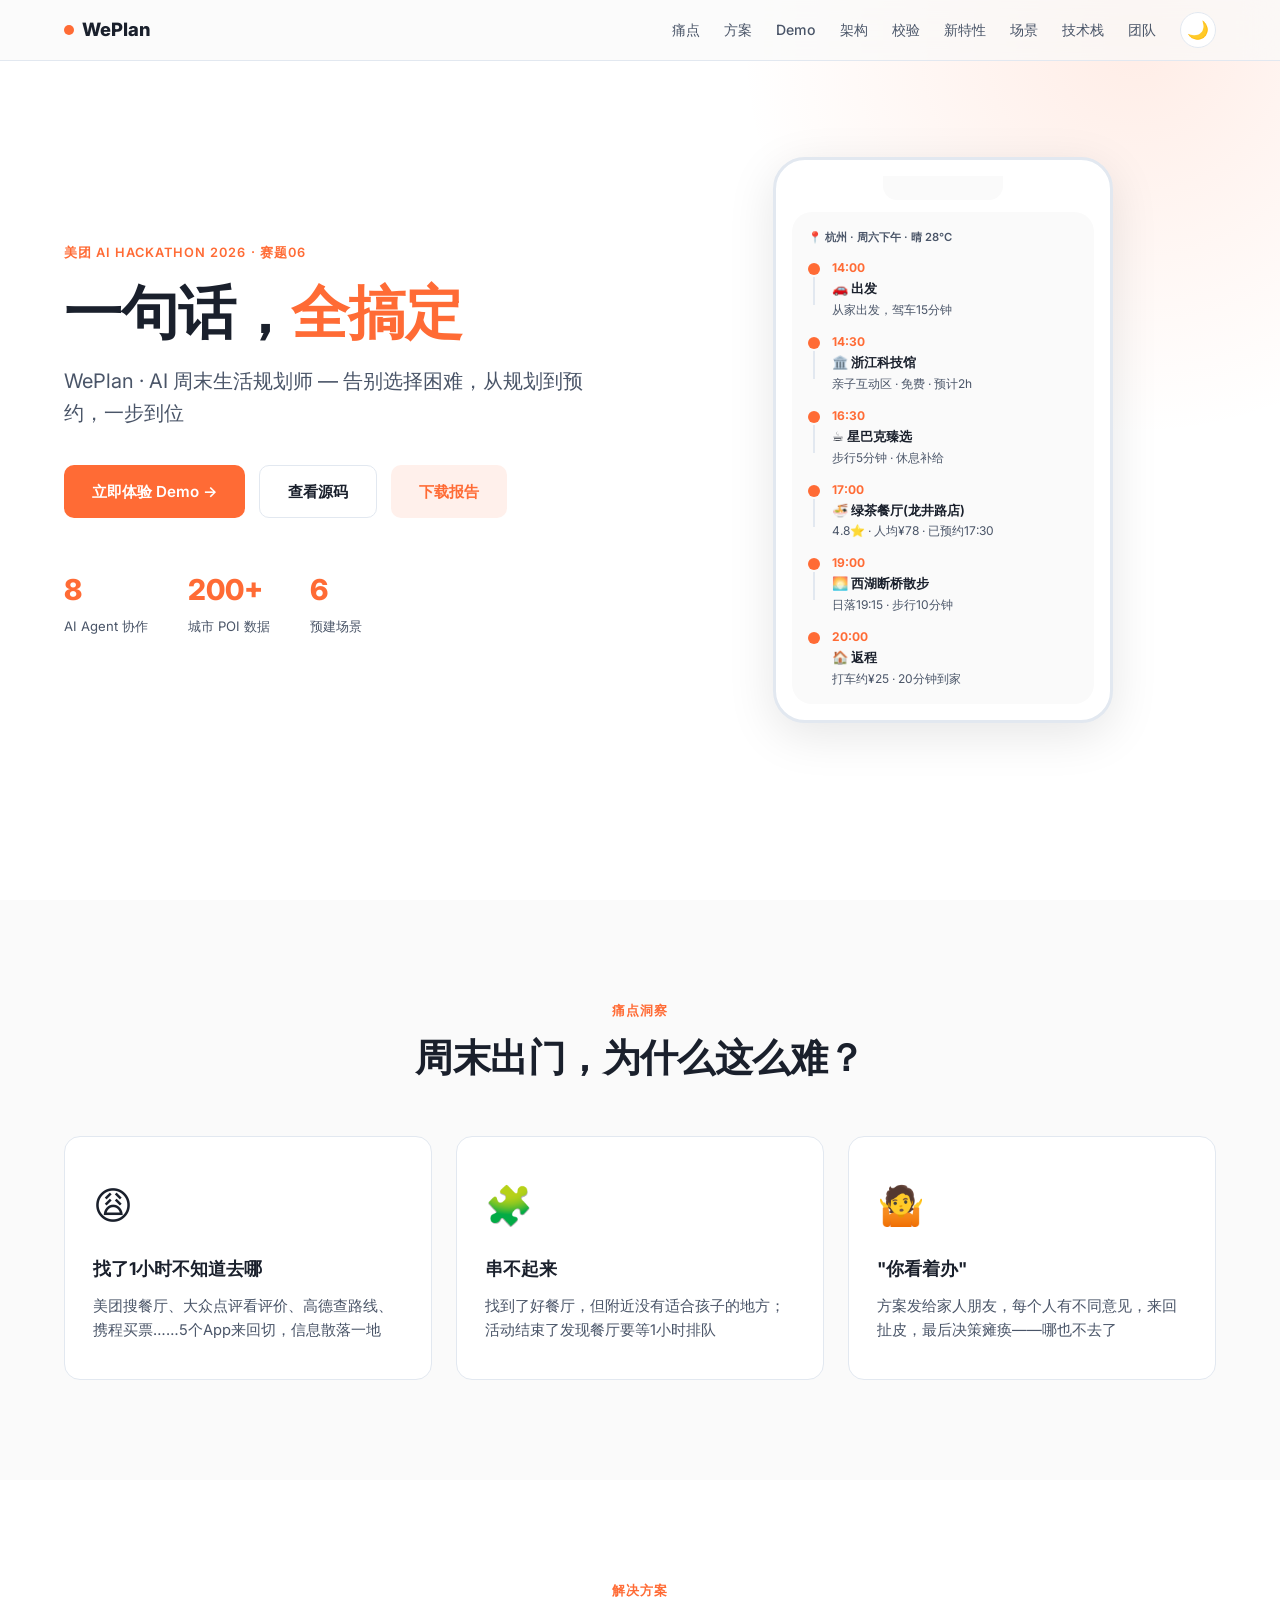
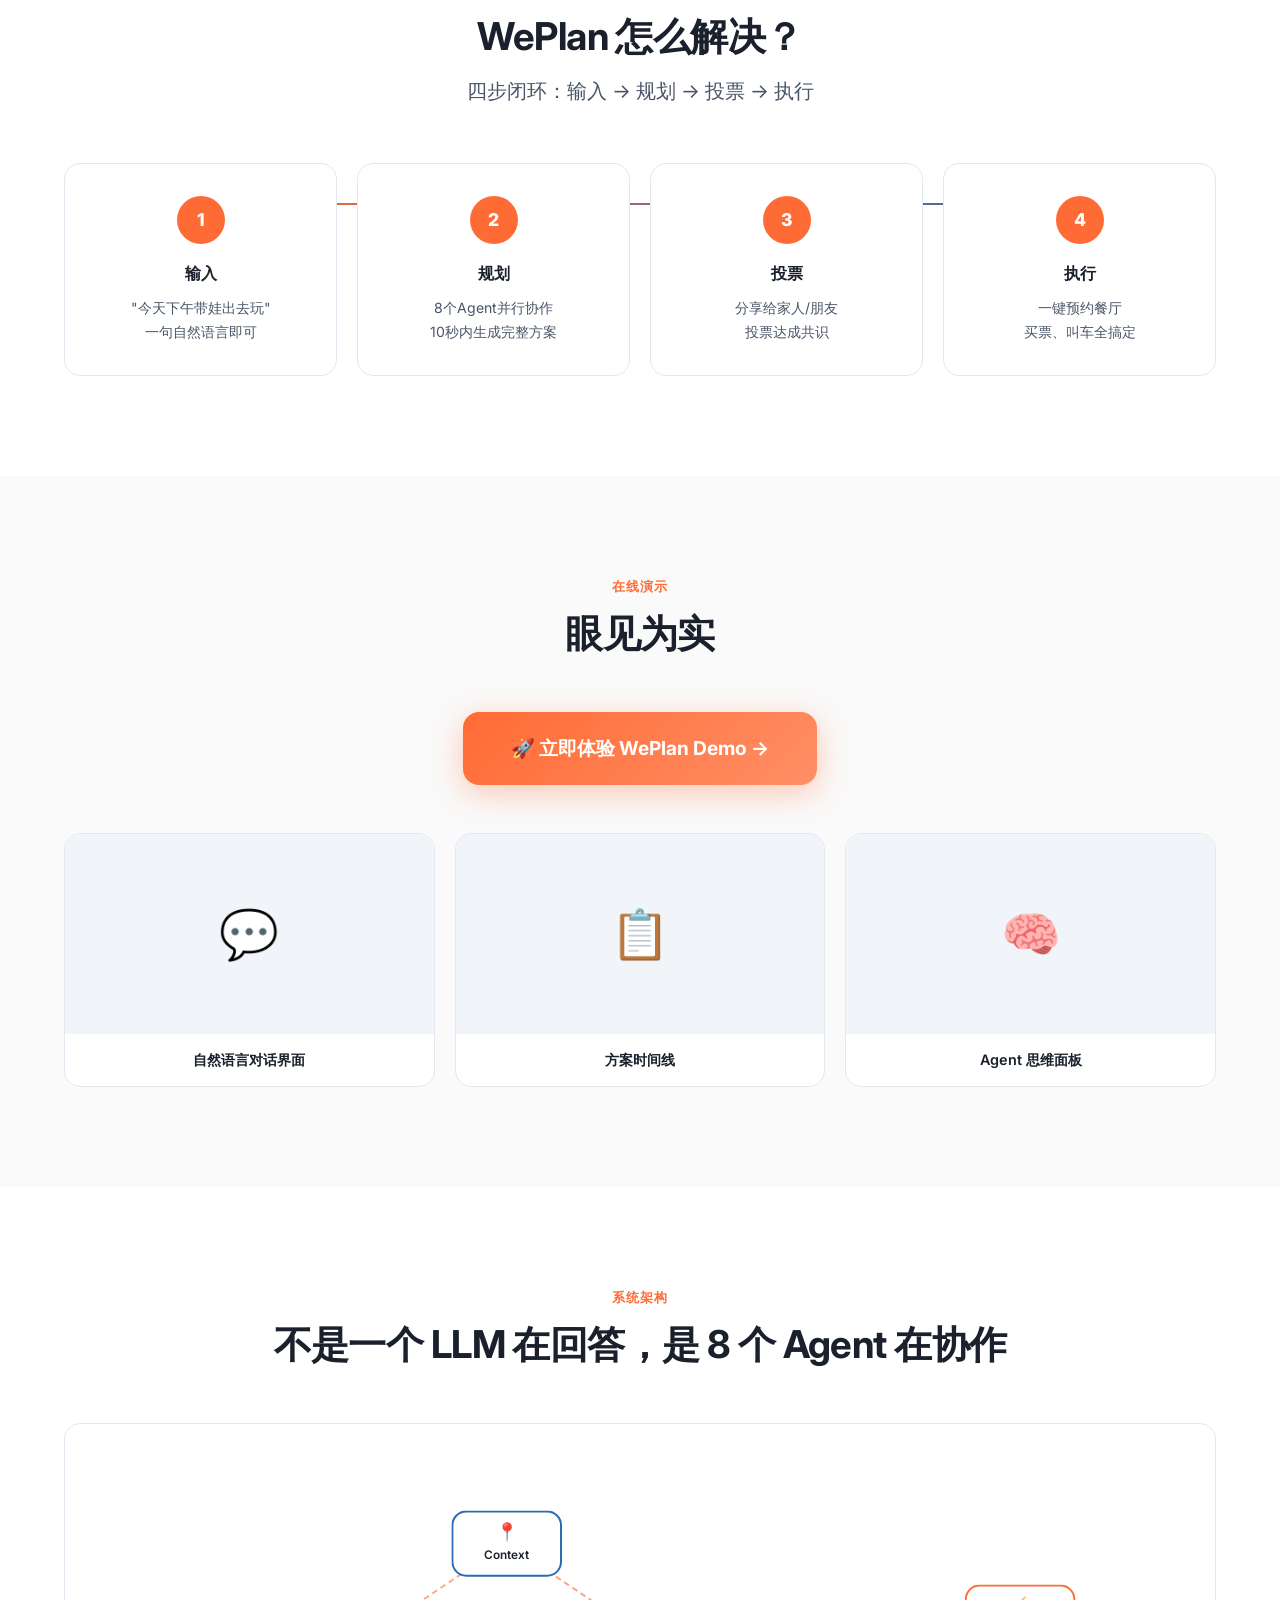
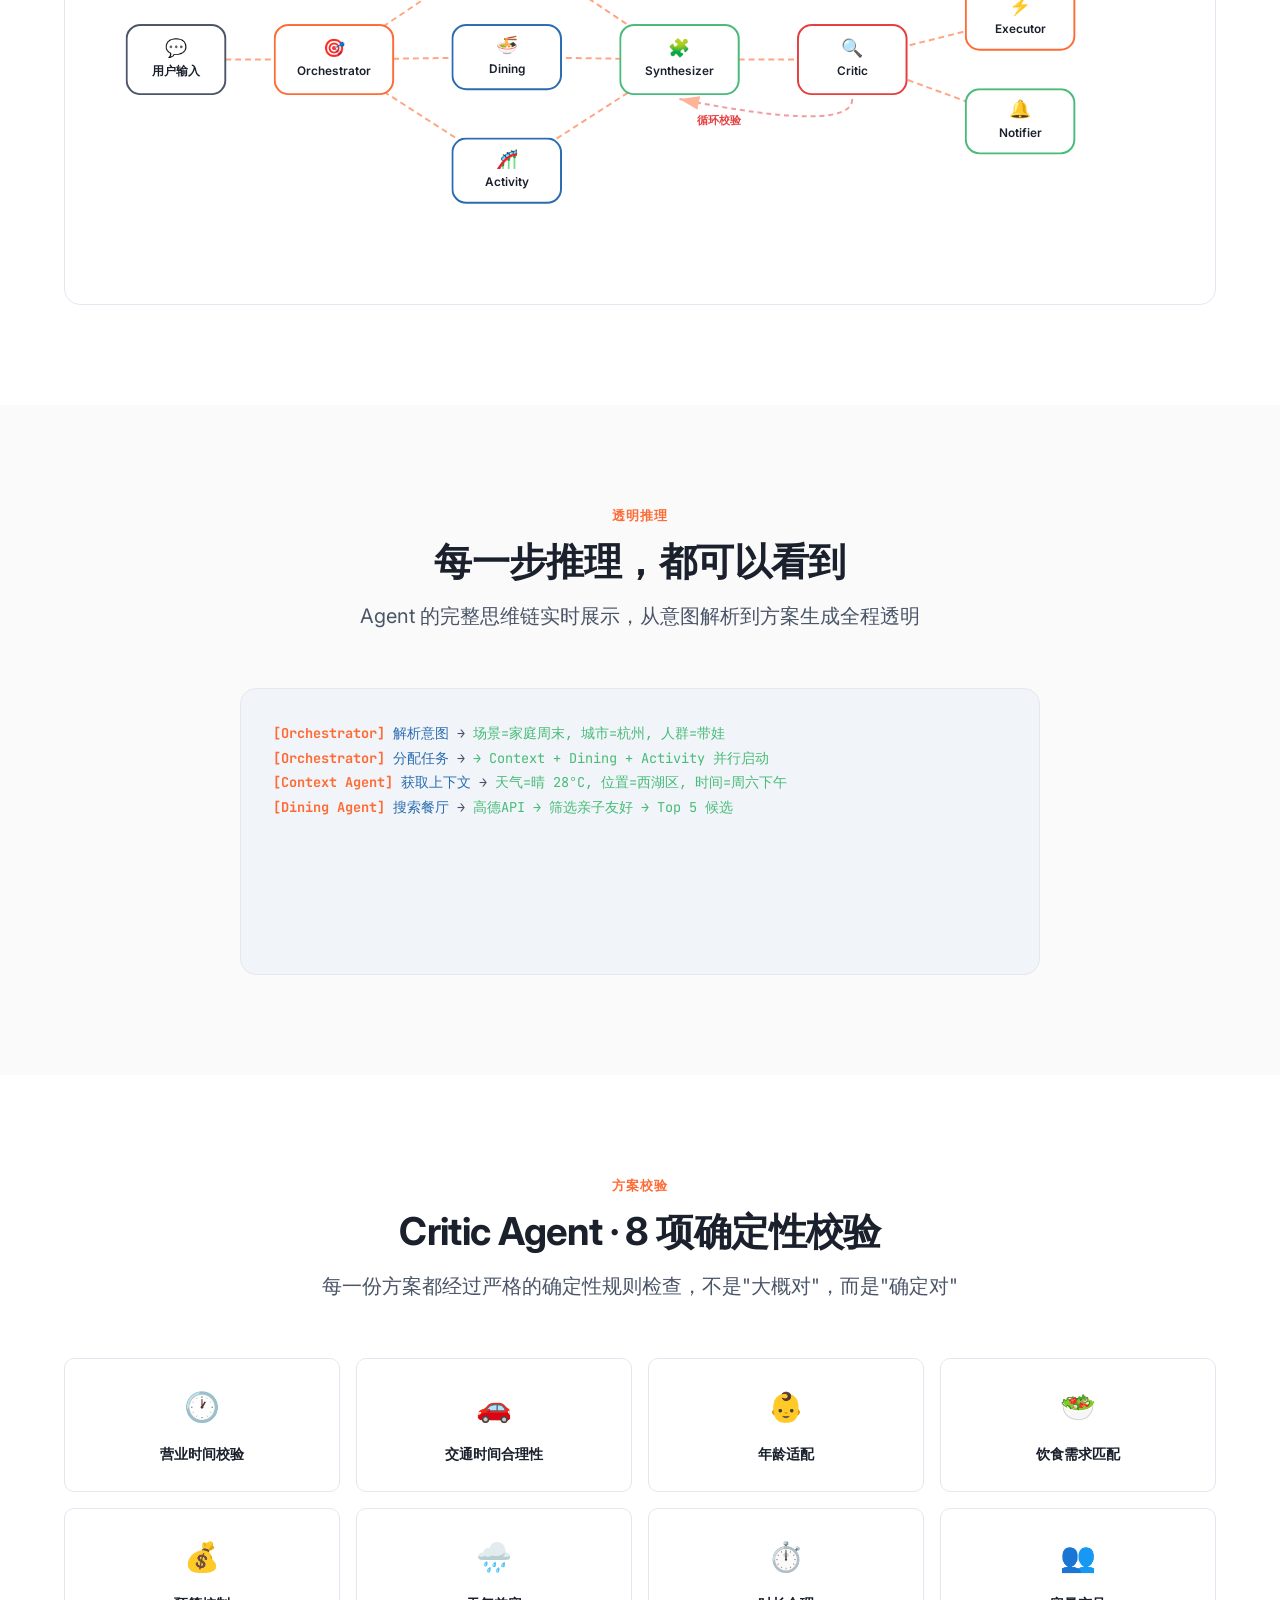
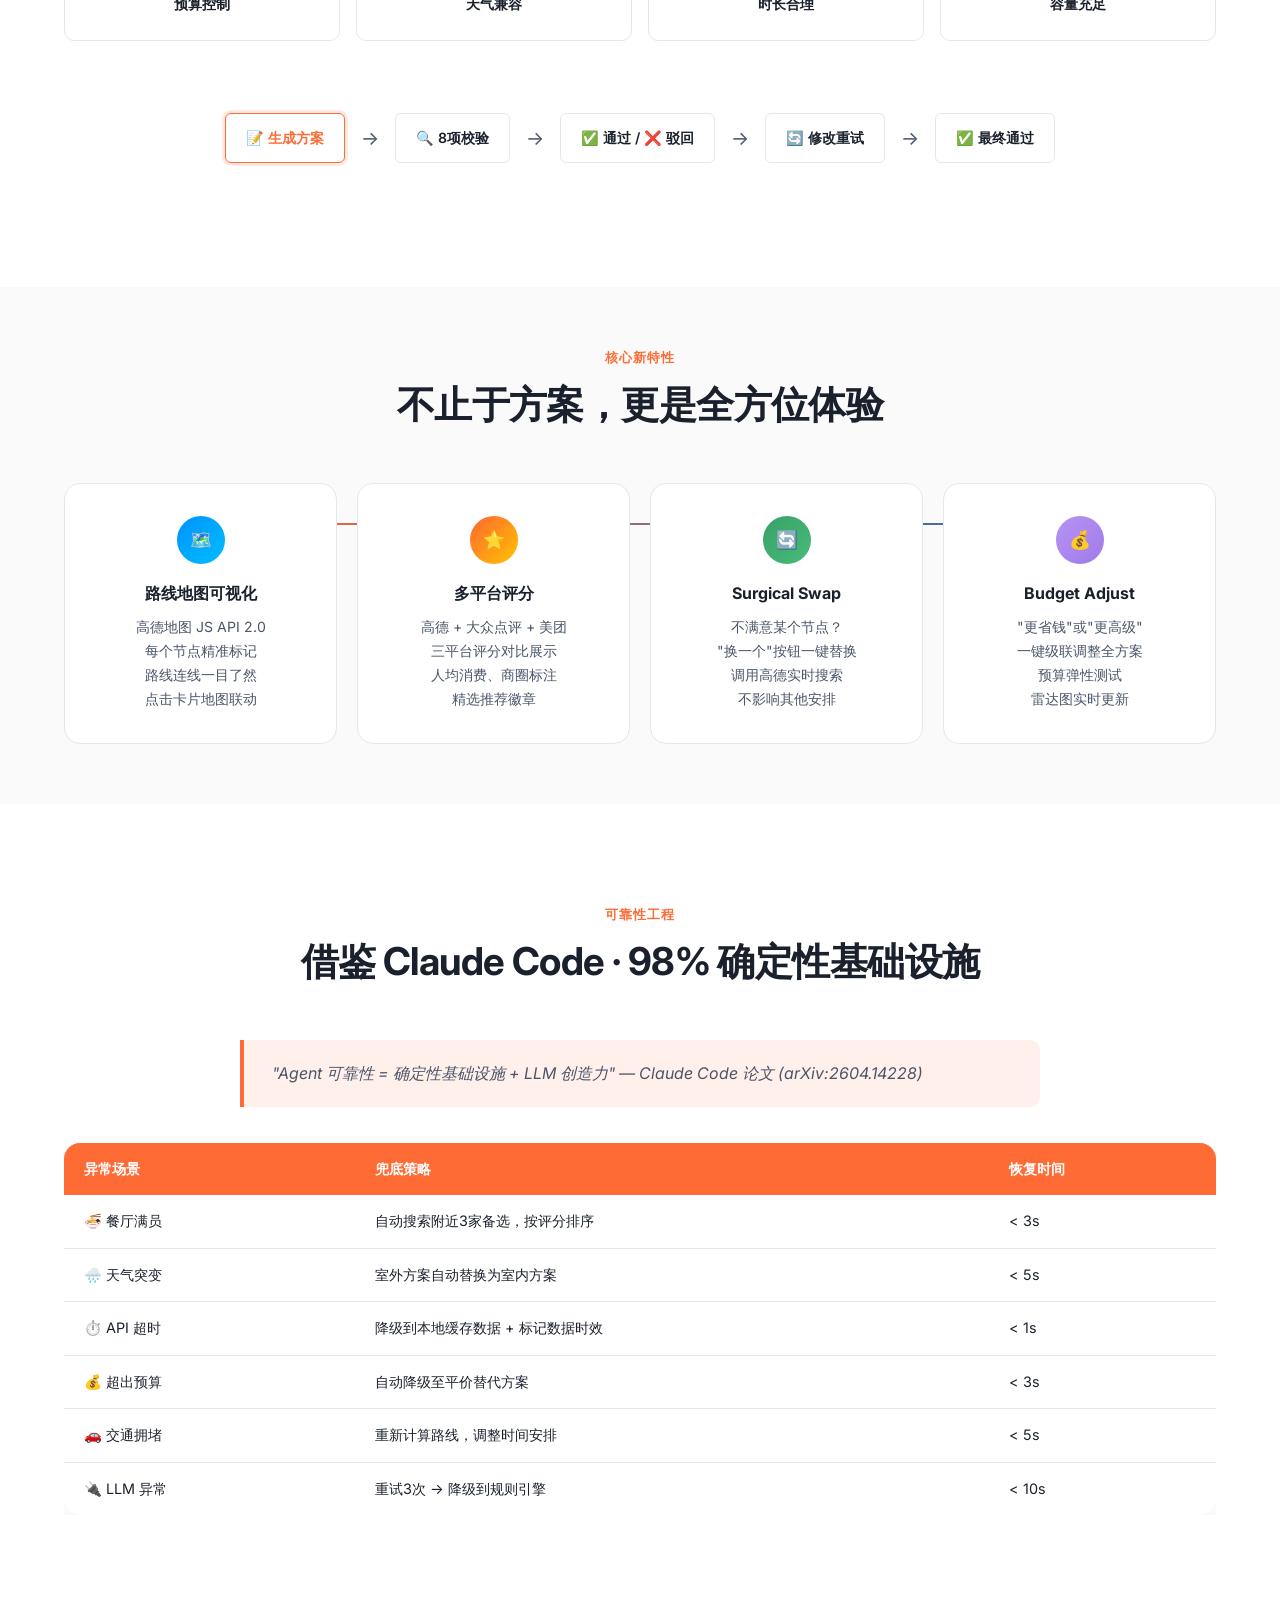
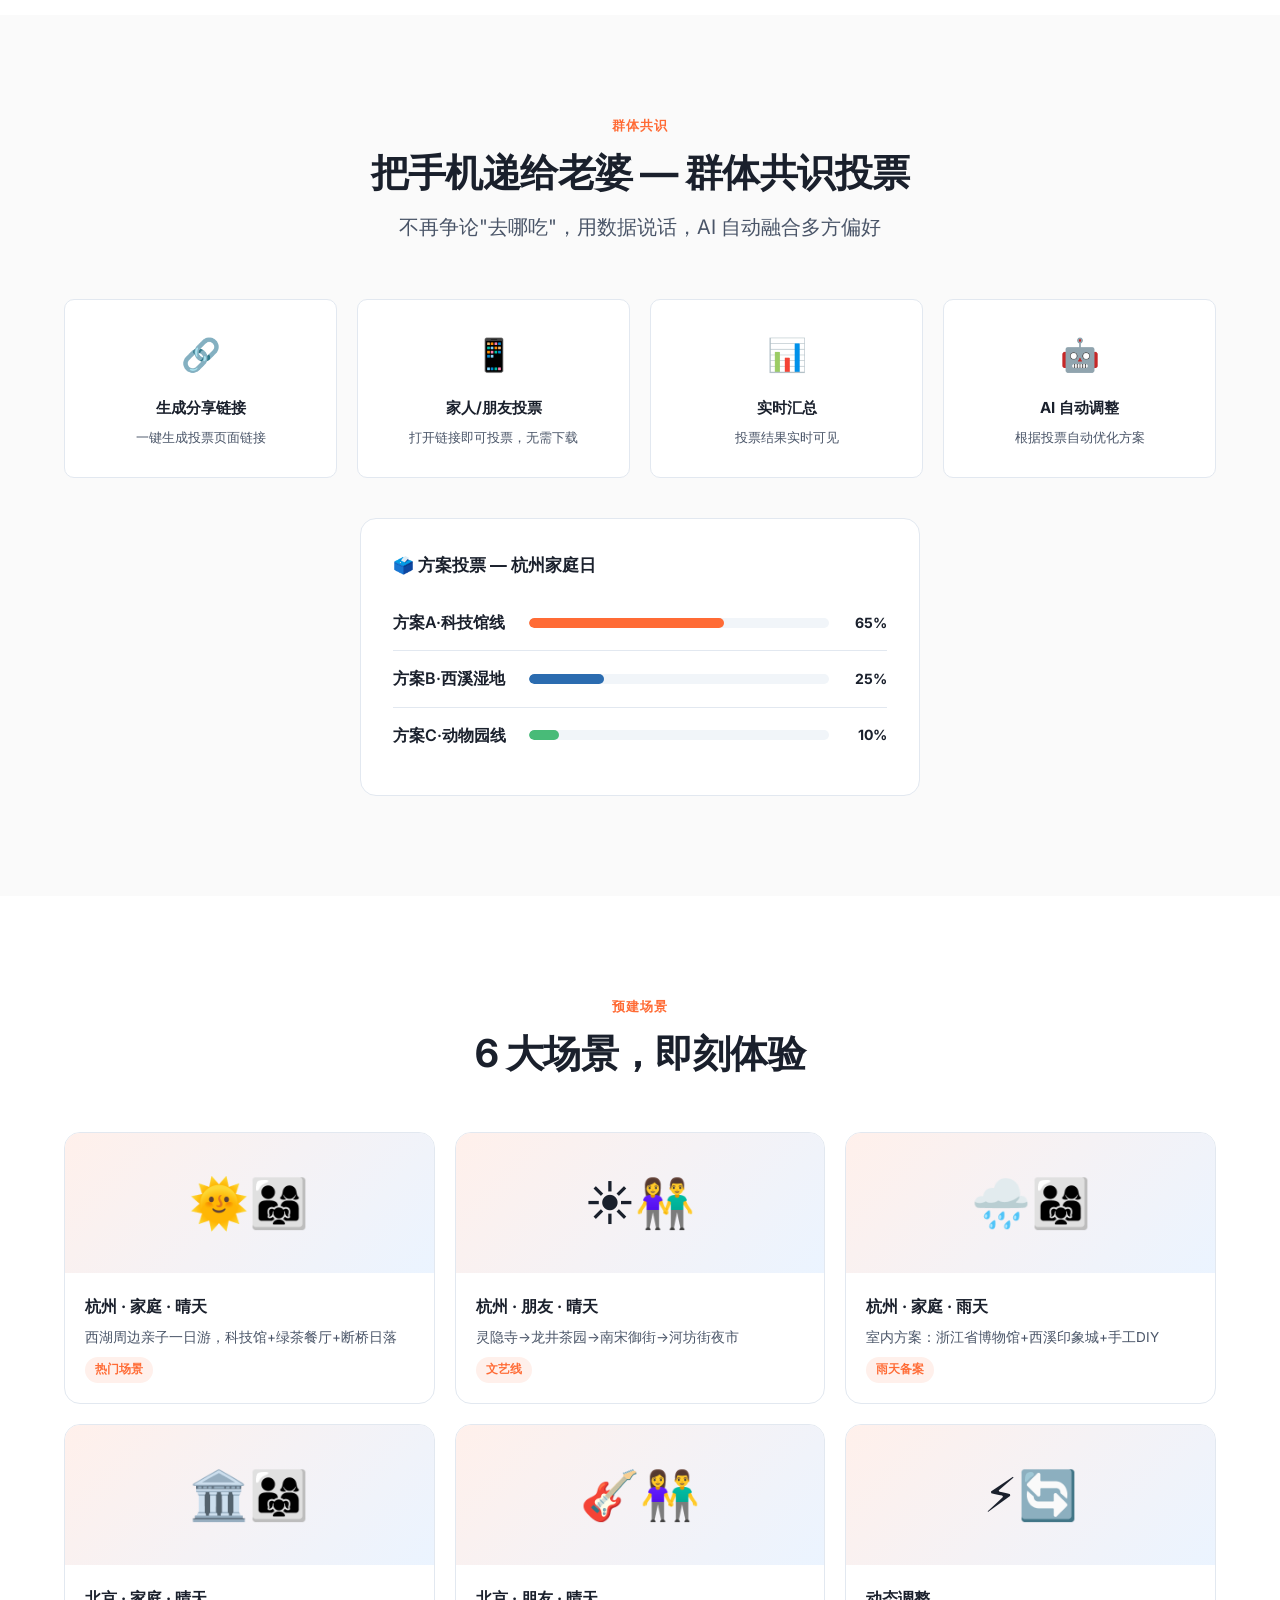
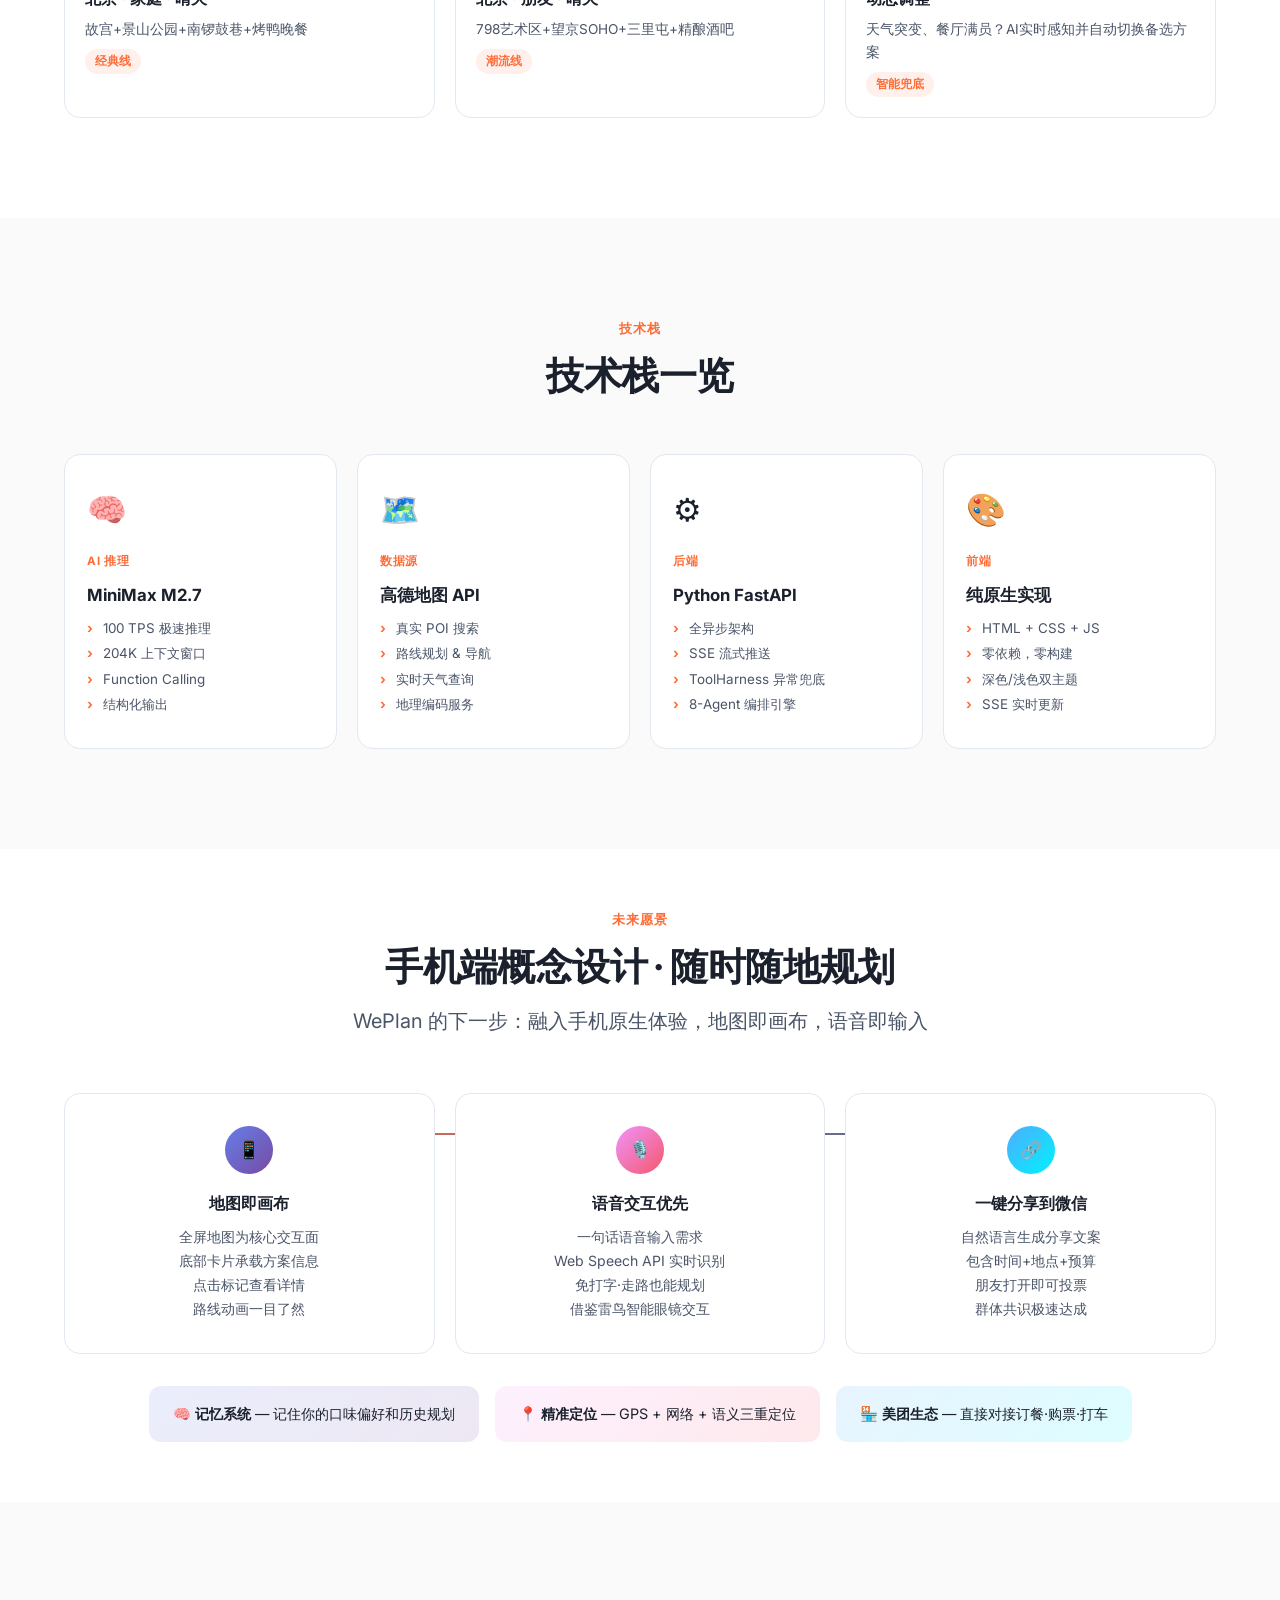
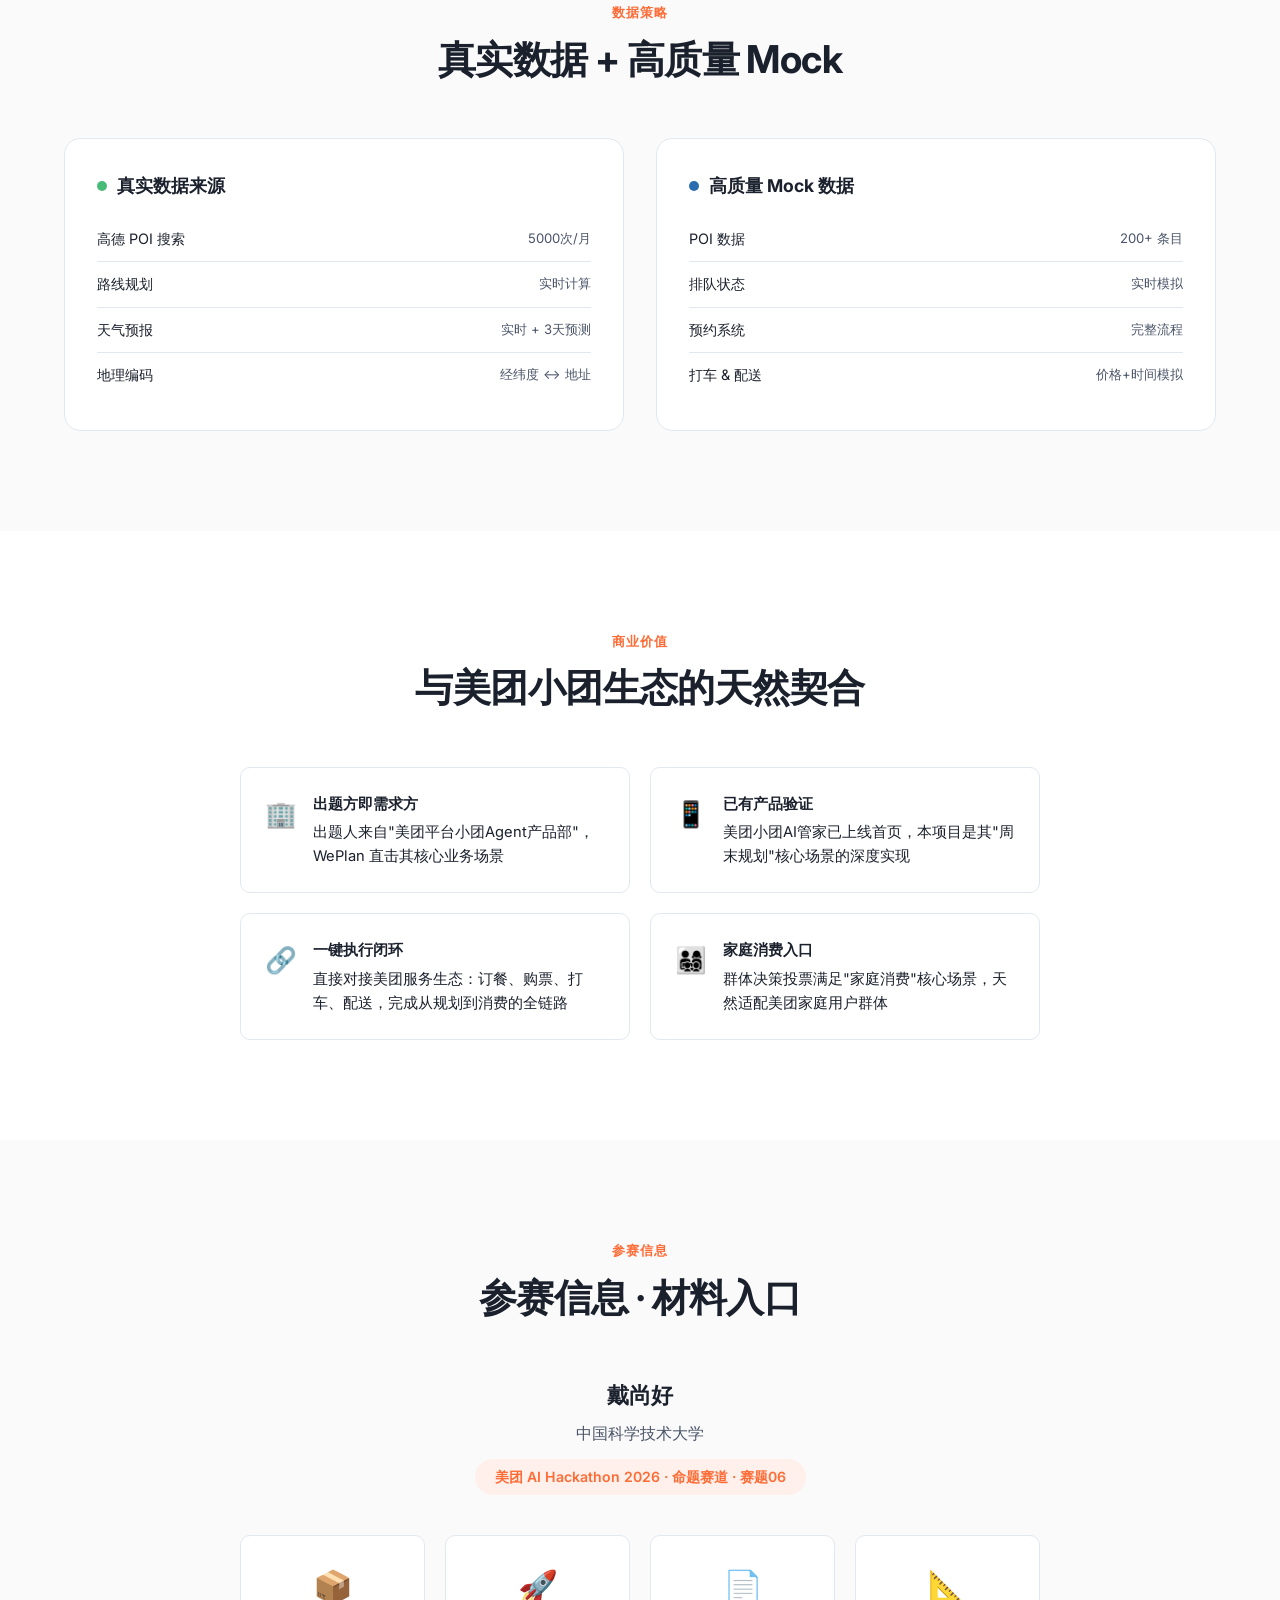
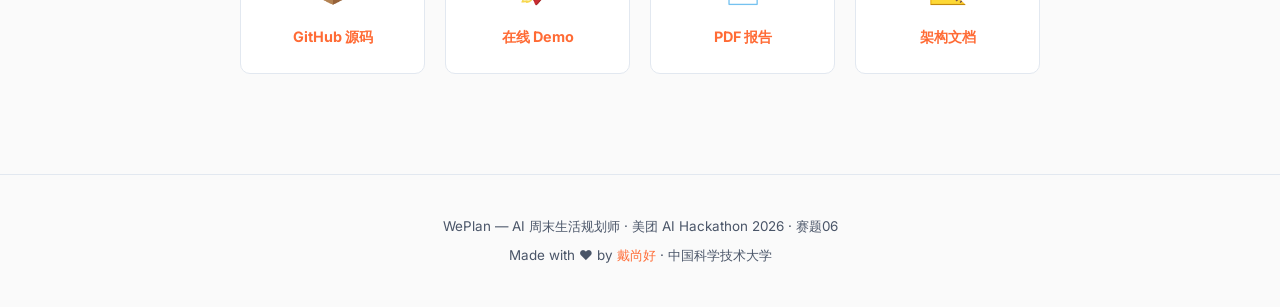
==== commit 491294c3: "feat: 桌面版 Demo 重建 + 比赛完整提交 - 重写 frontend/demo/ 三文件为桌面双栏布局（左聊天+右方案+地图） - 丰富 6 个预建案例（家庭/朋友/情侣/独处/雨天/北京" ====
--- a/frontend/showcase/index.html
+++ b/frontend/showcase/index.html
@@ -8,7 +8,10 @@
   <link rel="preconnect" href="https://fonts.googleapis.com">
   <link rel="preconnect" href="https://fonts.gstatic.com" crossorigin>
   <link href="https://fonts.googleapis.com/css2?family=Inter:wght@400;500;600;700;800;900&family=JetBrains+Mono:wght@400;500;600;700&display=swap" rel="stylesheet">
-  <link rel="stylesheet" href="style.css">
+  <style>
+    @font-face{font-family:'Inter';font-style:normal;font-weight:400 900;font-display:swap;src:local('Inter'),local('PingFang SC'),local('Microsoft YaHei');unicode-range:U+0000-00FF}
+  </style>
+  <link rel="stylesheet" href="style.css?v=20260517d">
 </head>
 <body>
 
@@ -23,6 +26,7 @@
       <li><a href="#demo">Demo</a></li>
       <li><a href="#architecture">架构</a></li>
       <li><a href="#critic">校验</a></li>
+      <li><a href="#features-new">新特性</a></li>
       <li><a href="#scenarios">场景</a></li>
       <li><a href="#tech">技术栈</a></li>
       <li><a href="#team">团队</a></li>
@@ -45,7 +49,7 @@
           <a href="http://121.41.74.45/weplan_report.pdf" class="btn btn-ghost" target="_blank">下载报告</a>
         </div>
         <div class="hero-stats reveal reveal-delay-4">
-          <div class="hero-stat"><div class="num" data-count="7">0</div><div class="label">AI Agent 协作</div></div>
+          <div class="hero-stat"><div class="num" data-count="8">0</div><div class="label">AI Agent 协作</div></div>
           <div class="hero-stat"><div class="num" data-count="200" data-suffix="+">0</div><div class="label">城市 POI 数据</div></div>
           <div class="hero-stat"><div class="num" data-count="6">0</div><div class="label">预建场景</div></div>
         </div>
@@ -156,7 +160,7 @@
       <div class="step-card reveal reveal-delay-1">
         <div class="step-num">2</div>
         <div class="step-title">规划</div>
-        <div class="step-desc">7个Agent并行协作<br>10秒内生成完整方案</div>
+        <div class="step-desc">8个Agent并行协作<br>10秒内生成完整方案</div>
       </div>
       <div class="step-card reveal reveal-delay-2">
         <div class="step-num">3</div>
@@ -204,7 +208,7 @@
   <div class="wrap">
     <div class="section-header">
       <p class="t-label reveal">系统架构</p>
-      <h2 class="t-section reveal">不是一个 LLM 在回答，是 7 个 Agent 在协作</h2>
+      <h2 class="t-section reveal">不是一个 LLM 在回答，是 8 个 Agent 在协作</h2>
     </div>
     <div class="arch-container reveal">
       <div id="arch-svg"></div>
@@ -276,6 +280,38 @@
       <div class="critic-loop-step">🔄 修改重试</div>
       <div class="critic-loop-arrow">→</div>
       <div class="critic-loop-step">✅ 最终通过</div>
+    </div>
+  </div>
+</section>
+
+<!-- ===== 7.5 新特性展示 ===== -->
+<section id="features-new" style="padding:60px 0">
+  <div class="wrap">
+    <div class="section-header">
+      <p class="t-label reveal">核心新特性</p>
+      <h2 class="t-section reveal">不止于方案，更是全方位体验</h2>
+    </div>
+    <div class="steps-grid" style="grid-template-columns:repeat(4,1fr)">
+      <div class="step-card reveal">
+        <div class="step-num" style="background:linear-gradient(135deg,#0091FF,#00BFFF)">🗺️</div>
+        <div class="step-title">路线地图可视化</div>
+        <div class="step-desc">高德地图 JS API 2.0<br>每个节点精准标记<br>路线连线一目了然<br>点击卡片地图联动</div>
+      </div>
+      <div class="step-card reveal reveal-delay-1">
+        <div class="step-num" style="background:linear-gradient(135deg,#FF6633,#FFC300)">⭐</div>
+        <div class="step-title">多平台评分</div>
+        <div class="step-desc">高德 + 大众点评 + 美团<br>三平台评分对比展示<br>人均消费、商圈标注<br>精选推荐徽章</div>
+      </div>
+      <div class="step-card reveal reveal-delay-2">
+        <div class="step-num" style="background:linear-gradient(135deg,#38A169,#48BB78)">🔄</div>
+        <div class="step-title">Surgical Swap</div>
+        <div class="step-desc">不满意某个节点？<br>"换一个"按钮一键替换<br>调用高德实时搜索<br>不影响其他安排</div>
+      </div>
+      <div class="step-card reveal reveal-delay-3">
+        <div class="step-num" style="background:linear-gradient(135deg,#B794F4,#9F7AEA)">💰</div>
+        <div class="step-title">Budget Adjust</div>
+        <div class="step-desc">"更省钱"或"更高级"<br>一键级联调整全方案<br>预算弹性测试<br>雷达图实时更新</div>
+      </div>
     </div>
   </div>
 </section>
@@ -457,7 +493,7 @@
           <li>全异步架构</li>
           <li>SSE 流式推送</li>
           <li>ToolHarness 异常兜底</li>
-          <li>7-Agent 编排引擎</li>
+          <li>8-Agent 编排引擎</li>
         </ul>
       </div>
       <div class="tech-card reveal reveal-delay-3">
@@ -470,6 +506,47 @@
           <li>深色/浅色双主题</li>
           <li>SSE 实时更新</li>
         </ul>
+      </div>
+    </div>
+  </div>
+</section>
+
+<!-- ===== 11.5 手机端概念设计 ===== -->
+<section id="mobile-concept" style="padding:60px 0">
+  <div class="wrap">
+    <div class="section-header">
+      <p class="t-label reveal">未来愿景</p>
+      <h2 class="t-section reveal">手机端概念设计 · 随时随地规划</h2>
+      <p class="t-sub reveal">WePlan 的下一步：融入手机原生体验，地图即画布，语音即输入</p>
+    </div>
+    <div class="steps-grid" style="grid-template-columns:repeat(3,1fr)">
+      <div class="step-card reveal">
+        <div class="step-num" style="background:linear-gradient(135deg,#667eea,#764ba2)">📱</div>
+        <div class="step-title">地图即画布</div>
+        <div class="step-desc">全屏地图为核心交互面<br>底部卡片承载方案信息<br>点击标记查看详情<br>路线动画一目了然</div>
+      </div>
+      <div class="step-card reveal reveal-delay-1">
+        <div class="step-num" style="background:linear-gradient(135deg,#f093fb,#f5576c)">🎙️</div>
+        <div class="step-title">语音交互优先</div>
+        <div class="step-desc">一句话语音输入需求<br>Web Speech API 实时识别<br>免打字·走路也能规划<br>借鉴雷鸟智能眼镜交互</div>
+      </div>
+      <div class="step-card reveal reveal-delay-2">
+        <div class="step-num" style="background:linear-gradient(135deg,#4facfe,#00f2fe)">🔗</div>
+        <div class="step-title">一键分享到微信</div>
+        <div class="step-desc">自然语言生成分享文案<br>包含时间+地点+预算<br>朋友打开即可投票<br>群体共识极速达成</div>
+      </div>
+    </div>
+    <div class="reveal" style="text-align:center;margin-top:32px">
+      <div style="display:inline-flex;gap:16px;flex-wrap:wrap;justify-content:center">
+        <div style="background:var(--fg-muted);background:linear-gradient(135deg,#667eea22,#764ba222);padding:16px 24px;border-radius:12px;font-size:.9rem">
+          🧠 <strong>记忆系统</strong> — 记住你的口味偏好和历史规划
+        </div>
+        <div style="background:linear-gradient(135deg,#f093fb22,#f5576c22);padding:16px 24px;border-radius:12px;font-size:.9rem">
+          📍 <strong>精准定位</strong> — GPS + 网络 + 语义三重定位
+        </div>
+        <div style="background:linear-gradient(135deg,#4facfe22,#00f2fe22);padding:16px 24px;border-radius:12px;font-size:.9rem">
+          🏪 <strong>美团生态</strong> — 直接对接订餐·购票·打车
+        </div>
       </div>
     </div>
   </div>
@@ -570,6 +647,6 @@
   </div>
 </footer>
 
-<script src="app.js"></script>
+<script src="app.js?v=20260517d"></script>
 </body>
 </html>
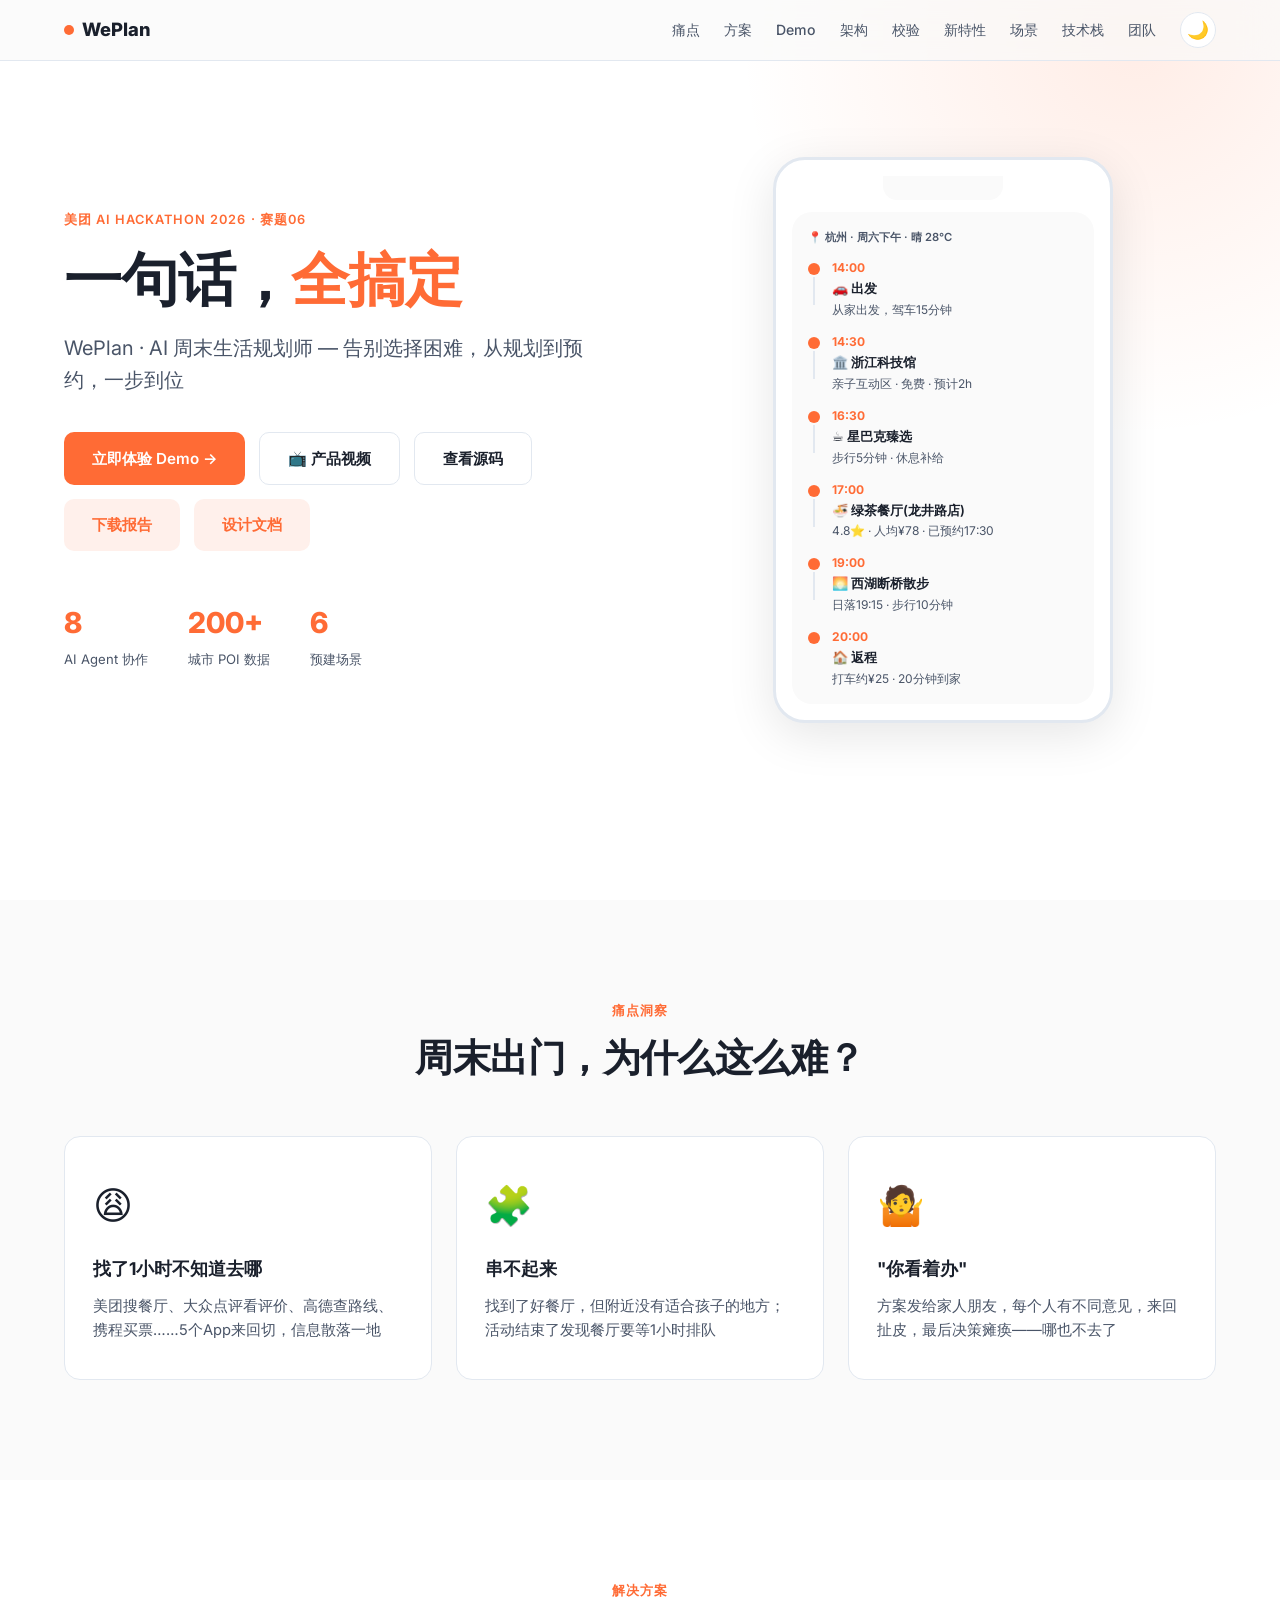
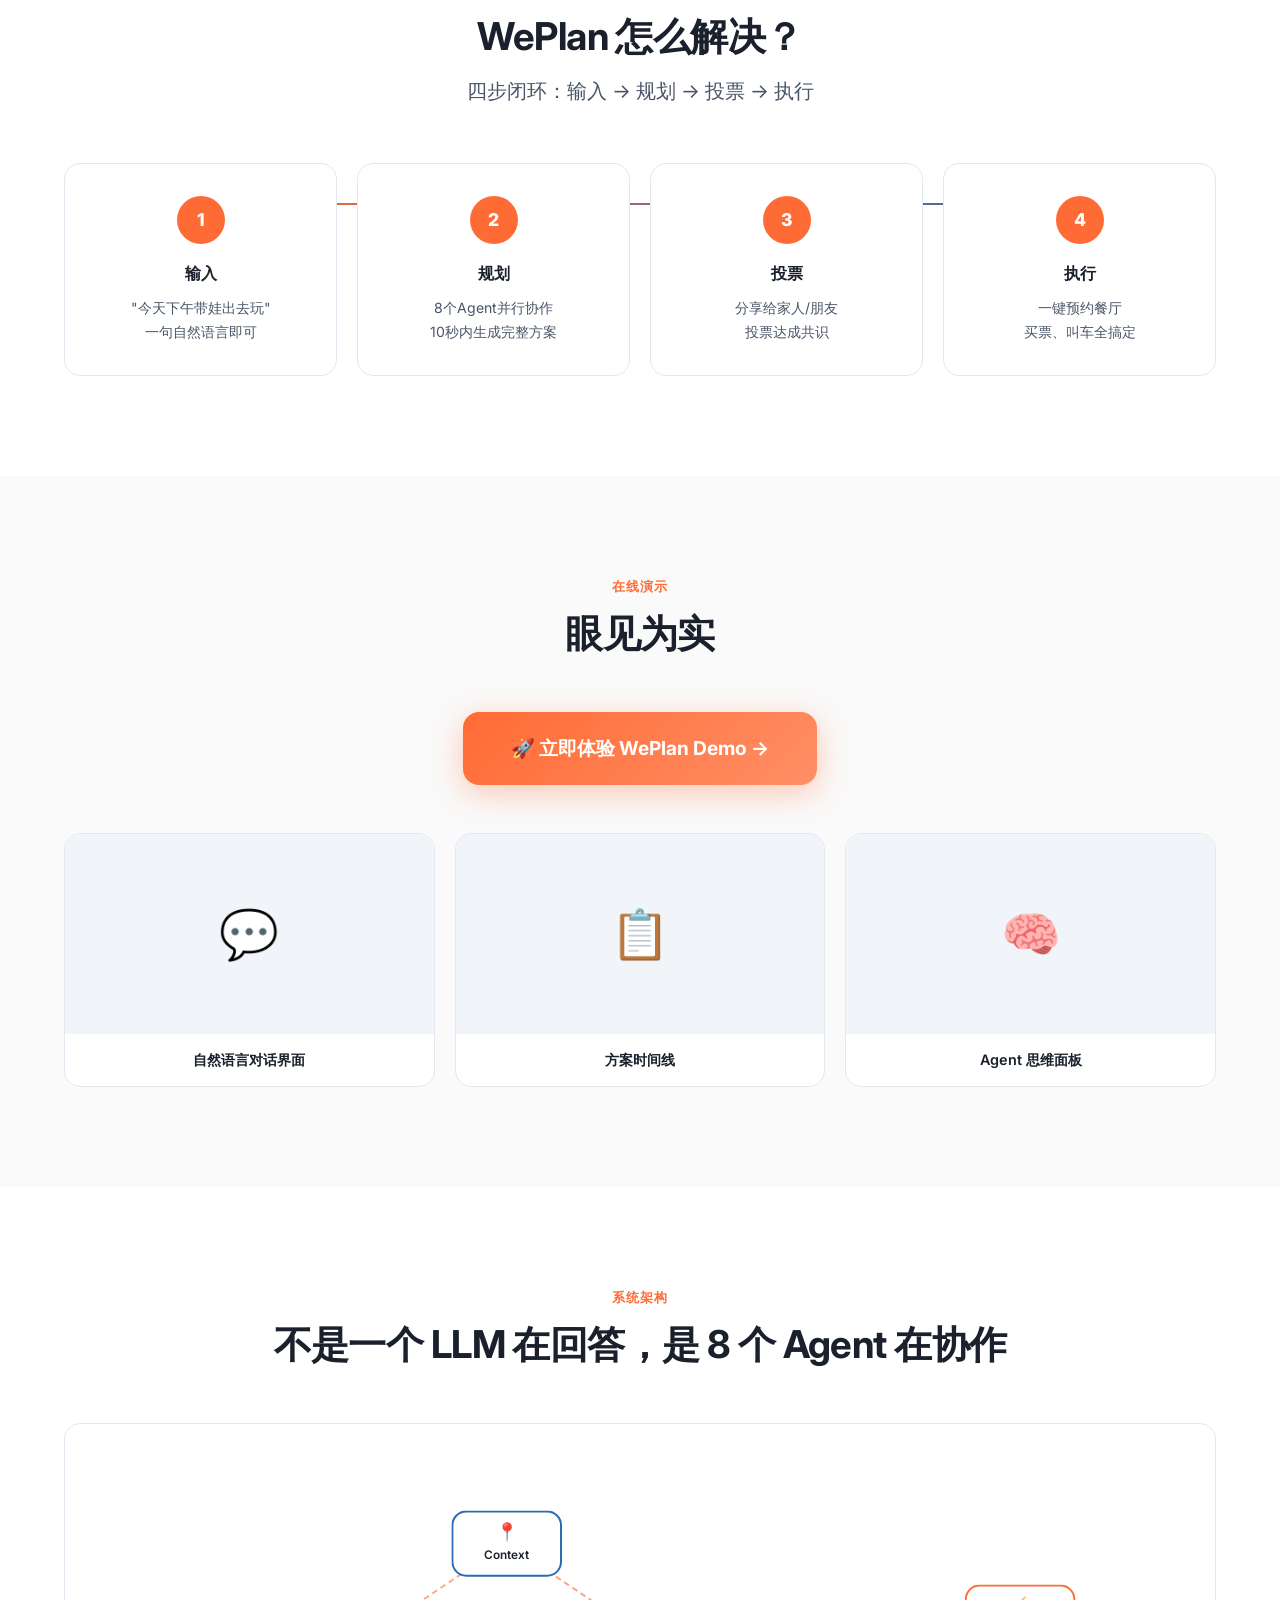
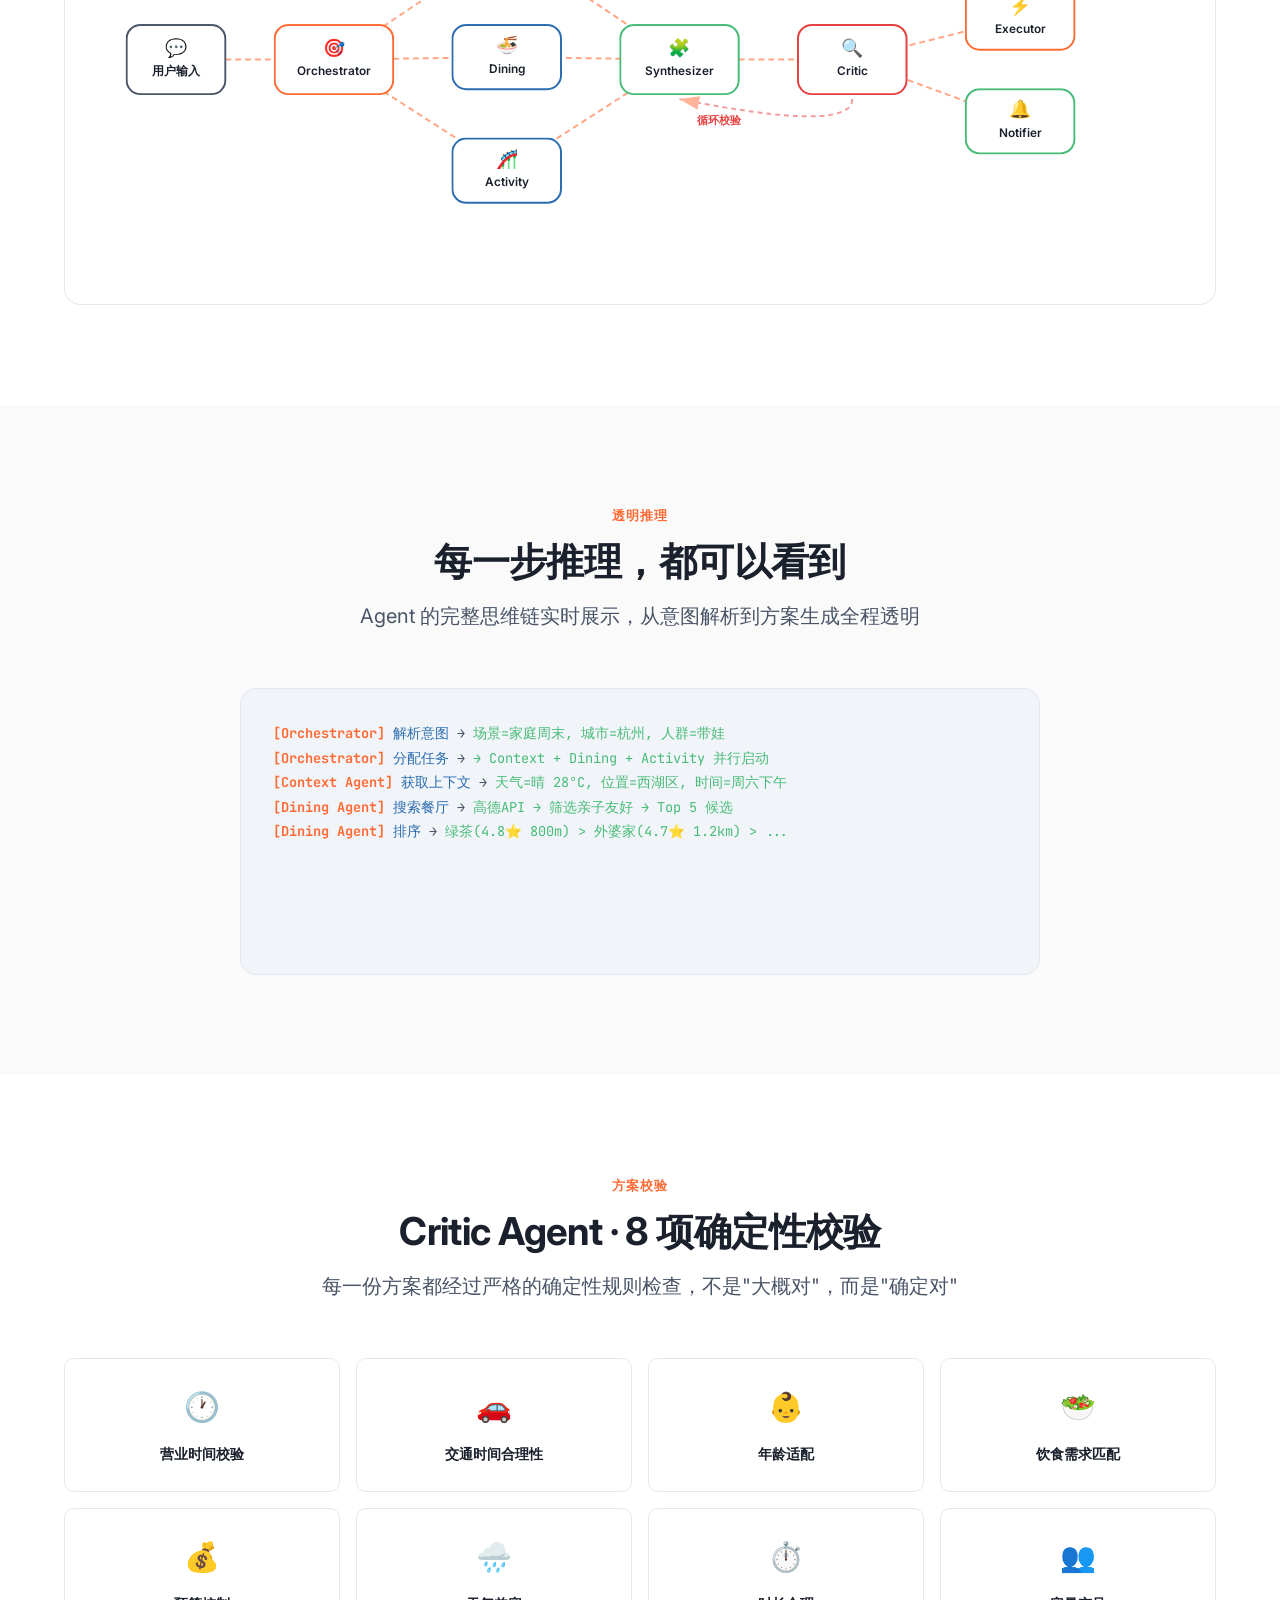
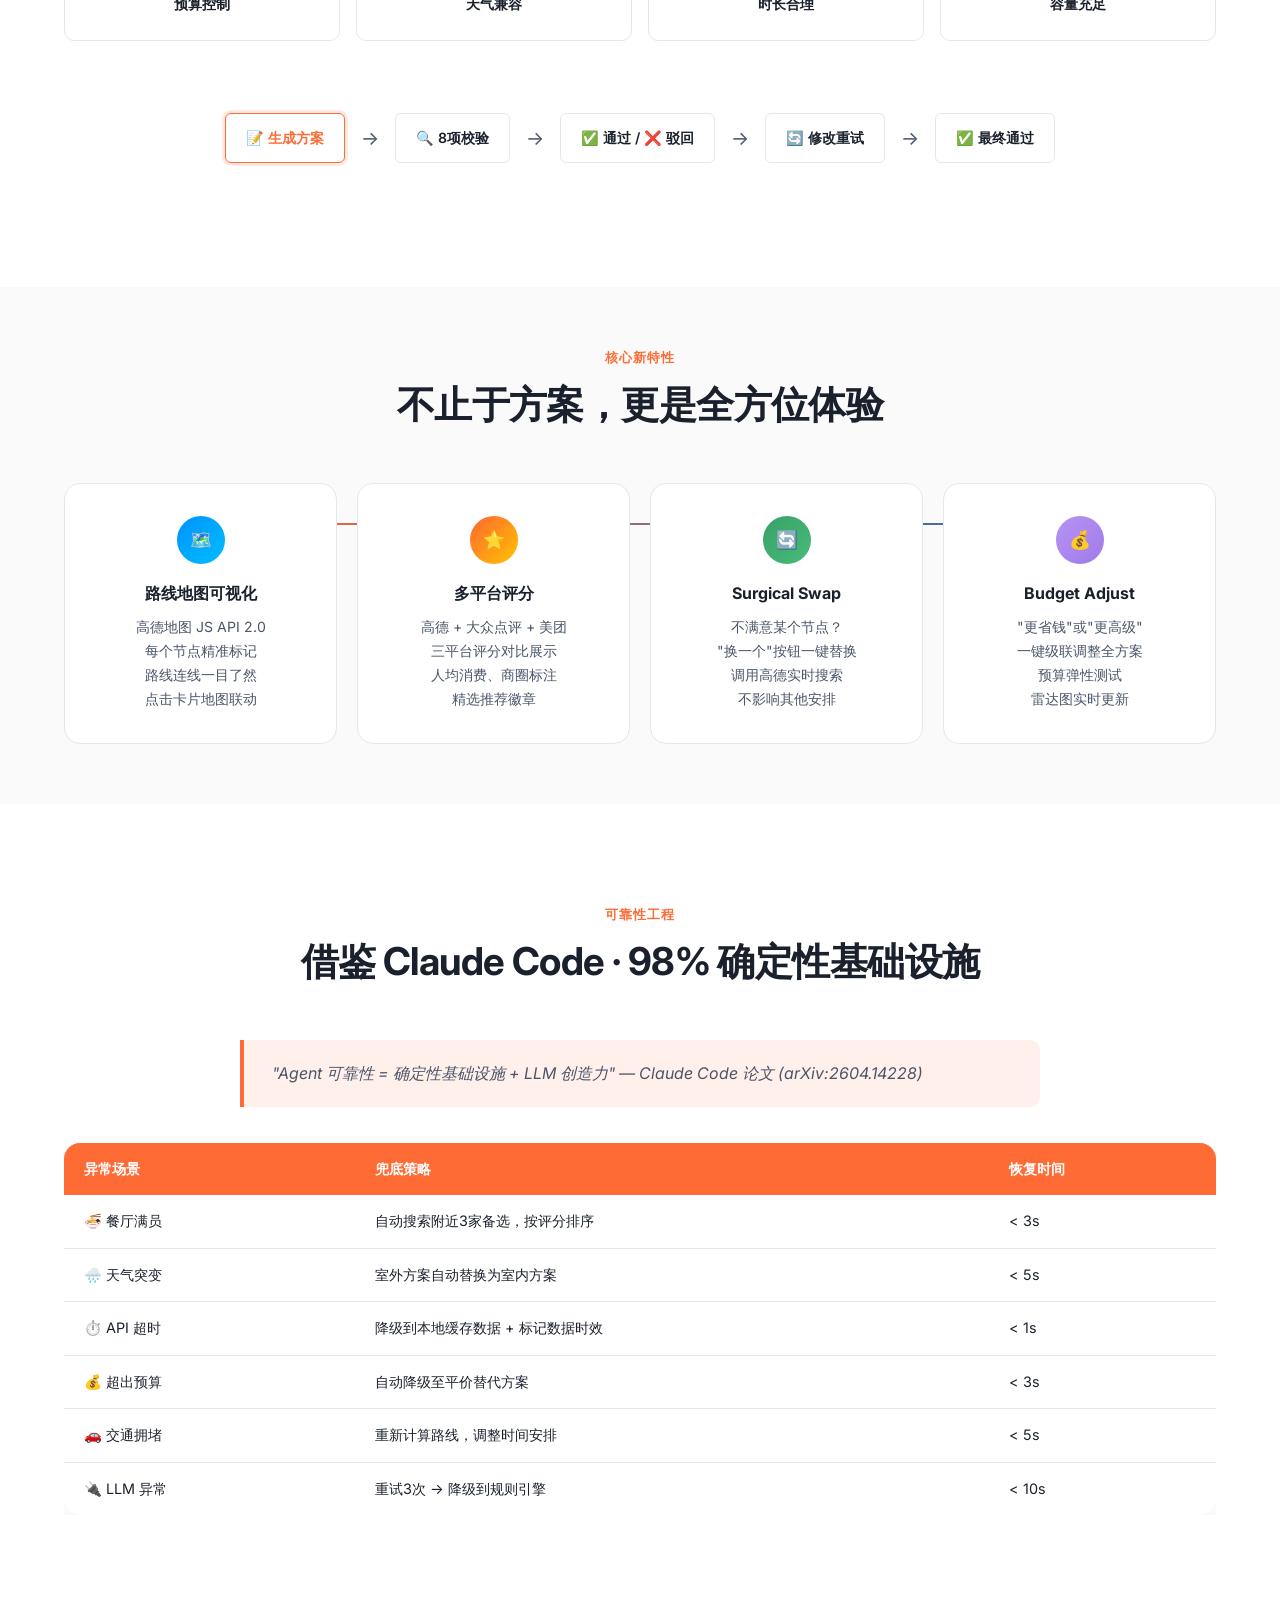
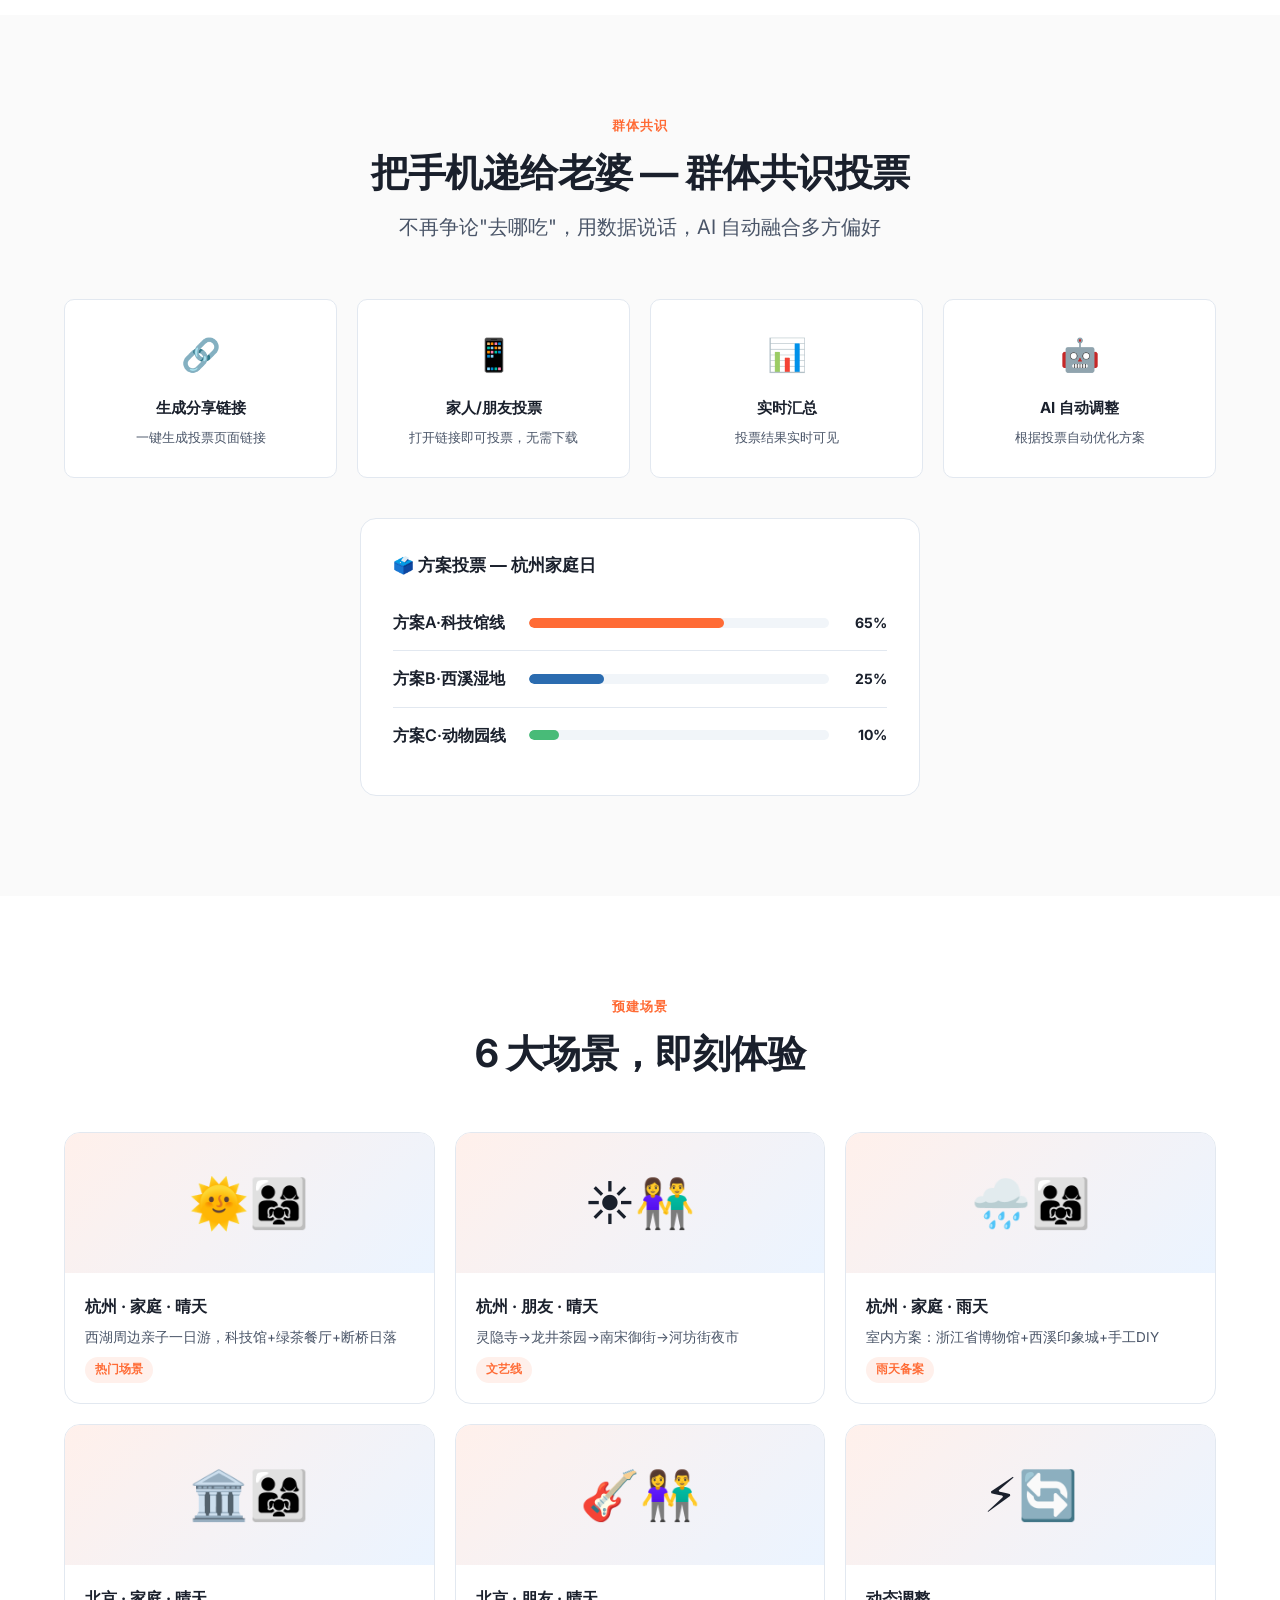
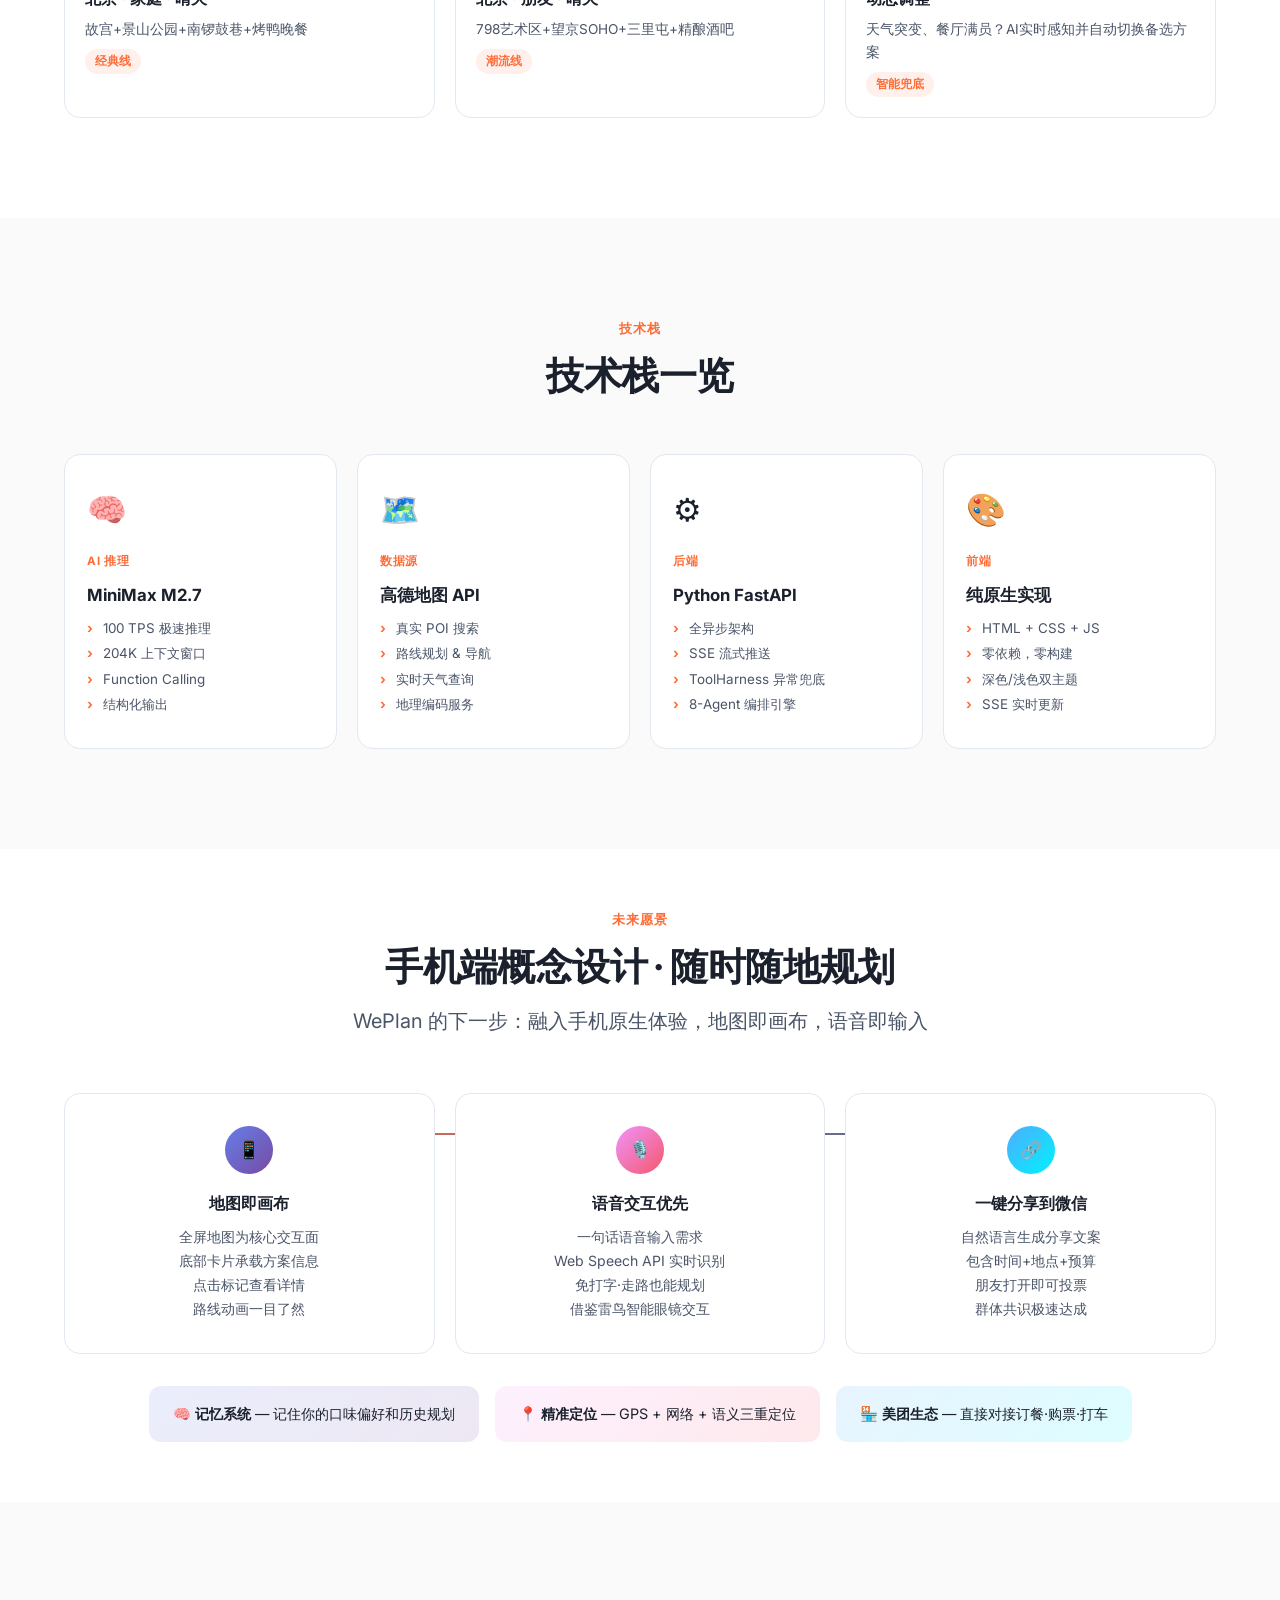
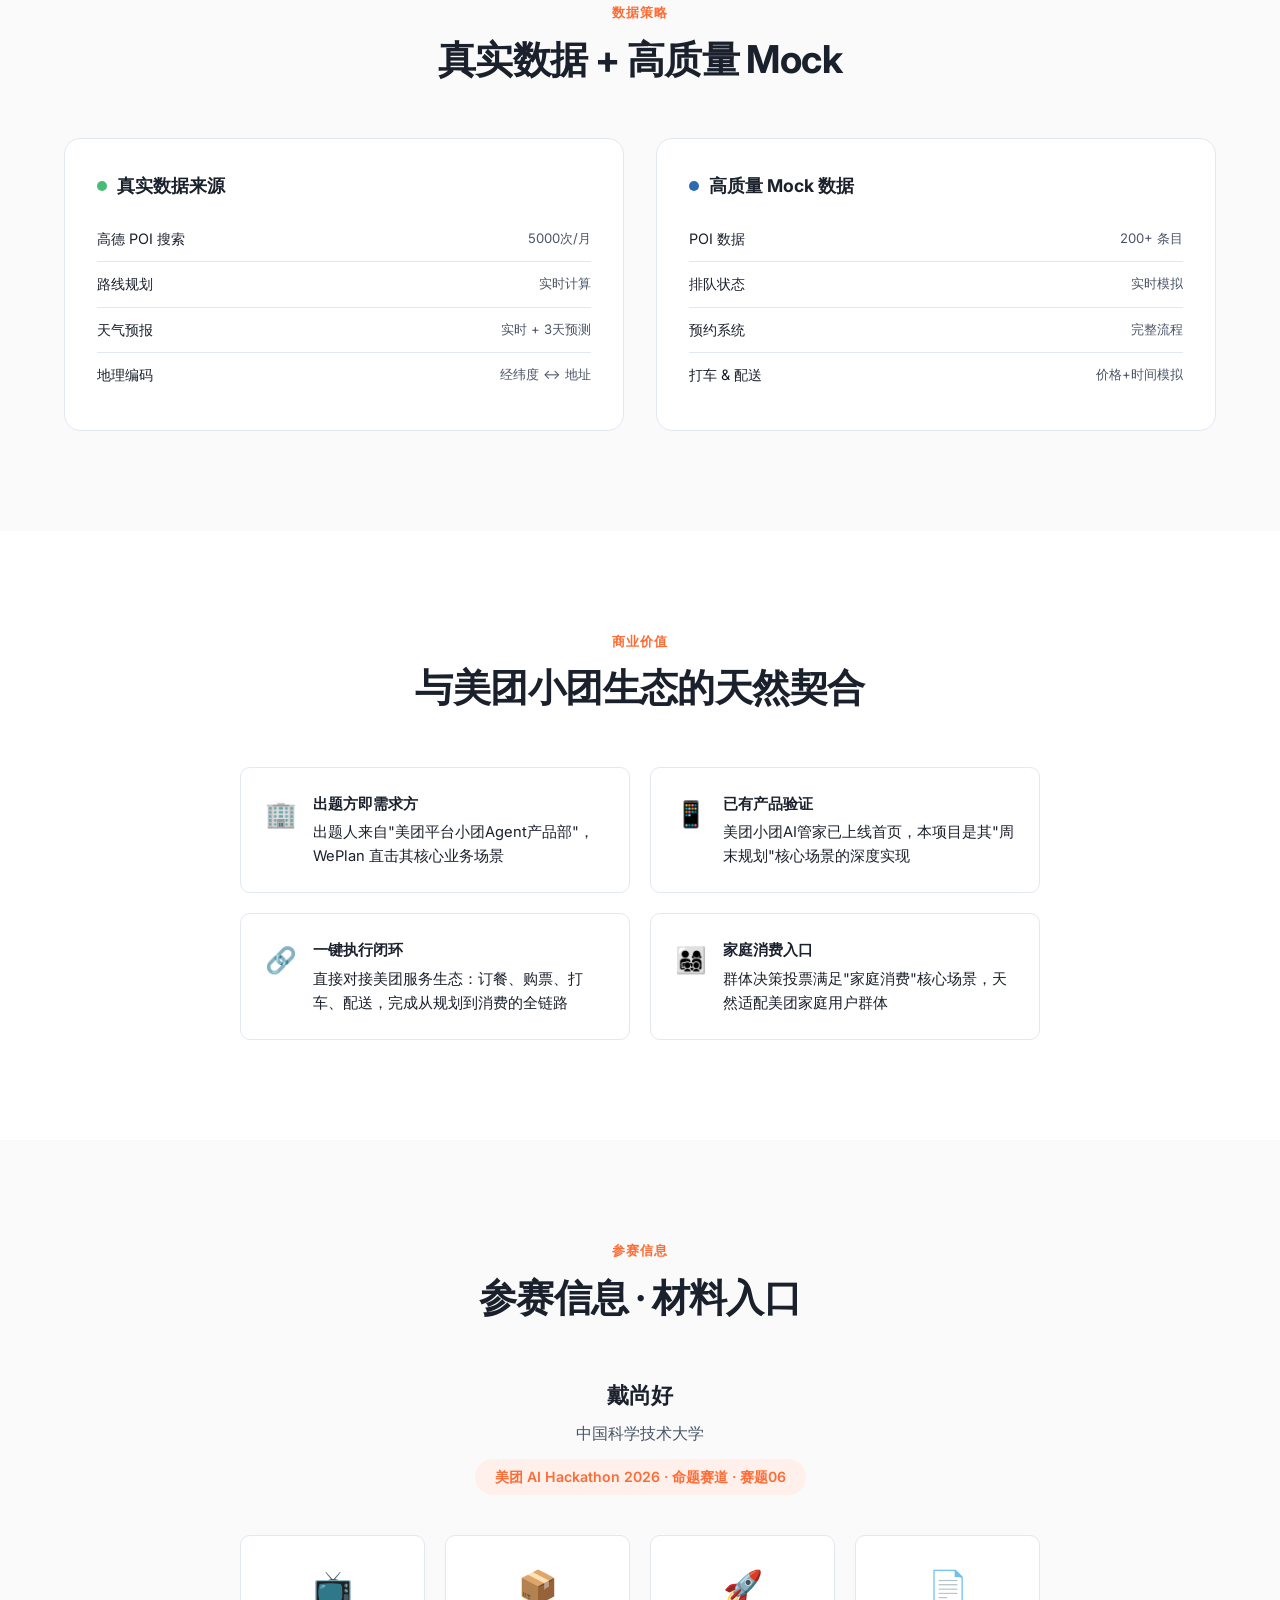
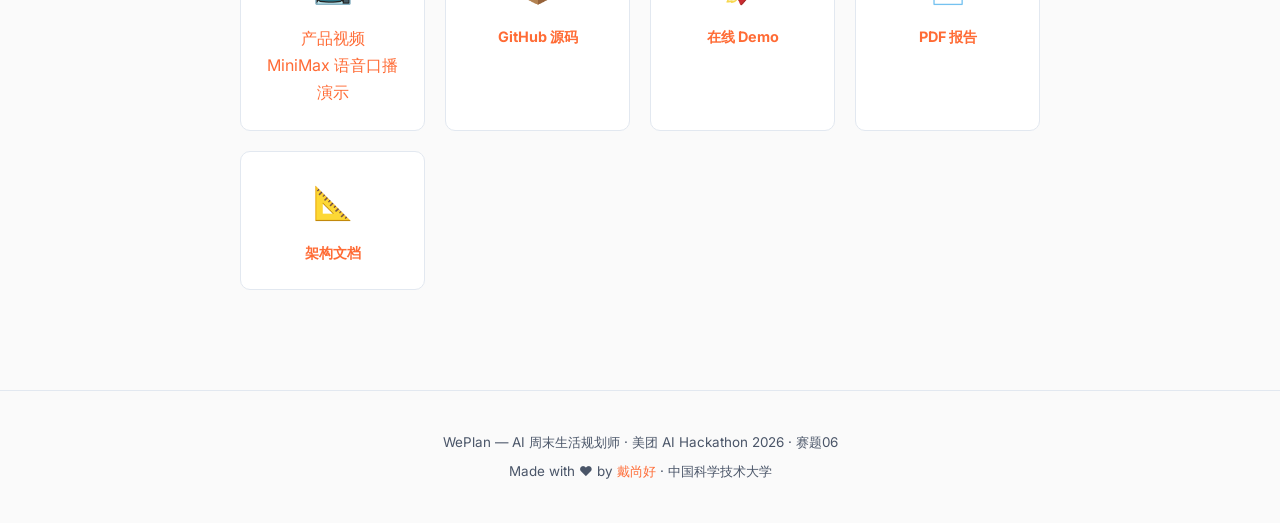
==== commit 7e193415: "chore: 统一更新所有文件中的项目链接 - README/Showcase/LaTeX 全部新增产品视频、设计文档链接 - Demo 链接统一为 /demo/ 带尾斜杠 - 重新编译两份 PDF " ====
--- a/frontend/showcase/index.html
+++ b/frontend/showcase/index.html
@@ -44,9 +44,11 @@
         <h1 class="t-headline reveal reveal-delay-1">一句话，<span class="highlight">全搞定</span></h1>
         <p class="t-sub reveal reveal-delay-2">WePlan · AI 周末生活规划师 — 告别选择困难，从规划到预约，一步到位</p>
         <div class="hero-ctas reveal reveal-delay-3">
-          <a href="http://121.41.74.45/demo" class="btn btn-primary" target="_blank">立即体验 Demo →</a>
+          <a href="http://121.41.74.45/demo/" class="btn btn-primary" target="_blank">立即体验 Demo →</a>
+          <a href="http://121.41.74.45/video/" class="btn btn-outline" target="_blank">📺 产品视频</a>
           <a href="https://github.com/bcefghj/weplan" class="btn btn-outline" target="_blank">查看源码</a>
           <a href="http://121.41.74.45/weplan_report.pdf" class="btn btn-ghost" target="_blank">下载报告</a>
+          <a href="http://121.41.74.45/design_doc.pdf" class="btn btn-ghost" target="_blank">设计文档</a>
         </div>
         <div class="hero-stats reveal reveal-delay-4">
           <div class="hero-stat"><div class="num" data-count="8">0</div><div class="label">AI Agent 协作</div></div>
@@ -184,7 +186,7 @@
       <h2 class="t-section reveal">眼见为实</h2>
     </div>
     <div class="reveal">
-      <a href="http://121.41.74.45/demo" class="demo-btn" target="_blank">🚀 立即体验 WePlan Demo →</a>
+      <a href="http://121.41.74.45/demo/" class="demo-btn" target="_blank">🚀 立即体验 WePlan Demo →</a>
     </div>
     <div class="demo-previews">
       <div class="demo-preview reveal">
@@ -619,11 +621,16 @@
       <div class="team-event">美团 AI Hackathon 2026 · 命题赛道 · 赛题06</div>
     </div>
     <div class="resource-grid">
+      <a href="http://121.41.74.45/video/" class="resource-card reveal" target="_blank">
+        <div class="resource-icon">📺</div>
+        <div class="resource-title">产品视频</div>
+        <div class="resource-desc">MiniMax 语音口播演示</div>
+      </a>
       <a href="https://github.com/bcefghj/weplan" class="resource-card reveal" target="_blank">
         <div class="resource-icon">📦</div>
         <div class="resource-label">GitHub 源码</div>
       </a>
-      <a href="http://121.41.74.45/demo" class="resource-card reveal reveal-delay-1" target="_blank">
+      <a href="http://121.41.74.45/demo/" class="resource-card reveal reveal-delay-1" target="_blank">
         <div class="resource-icon">🚀</div>
         <div class="resource-label">在线 Demo</div>
       </a>
